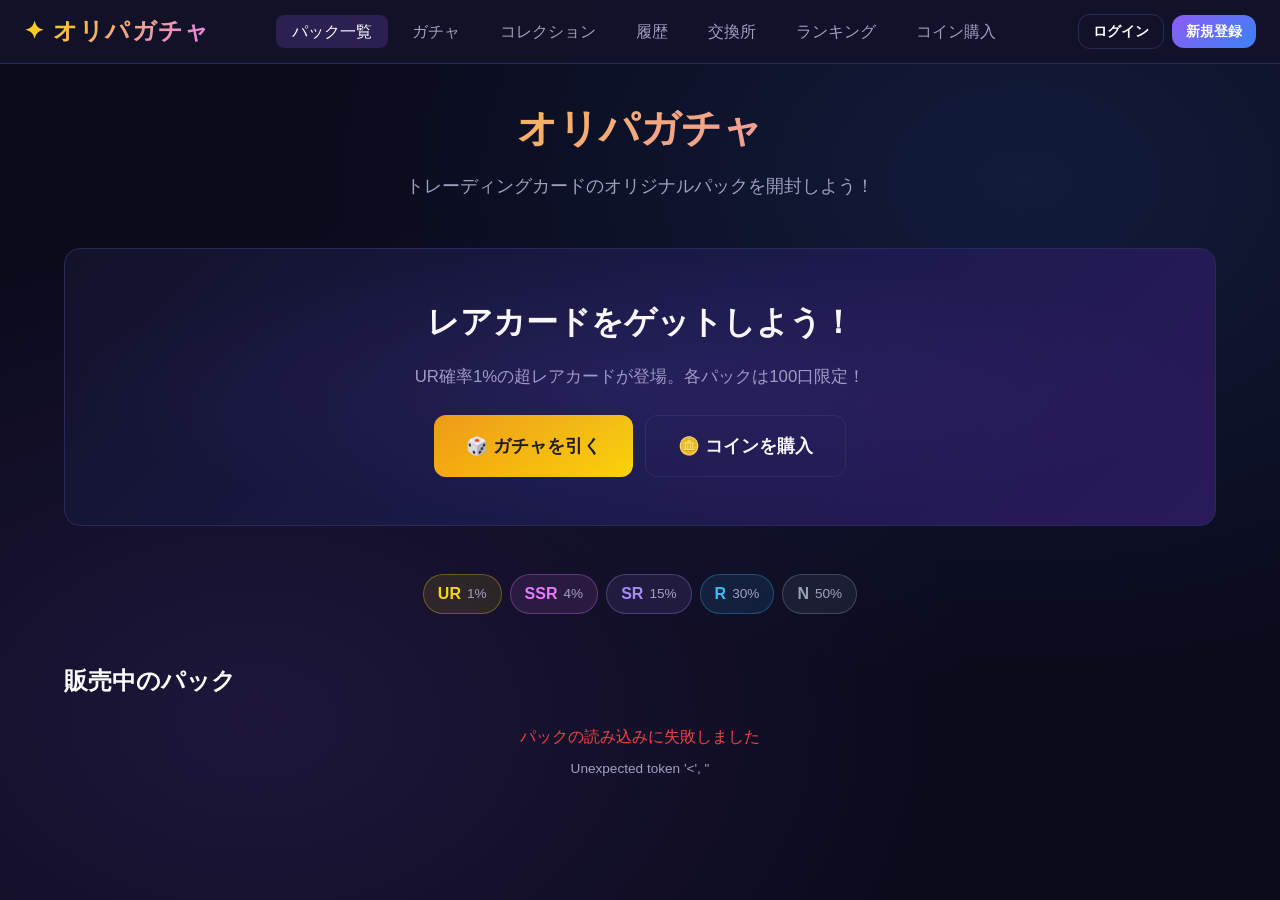
==== frontend/index.html @ 7ffd323f "Add collection, admin, exchange, ranking, history, pity system, legal pages" ====
<!DOCTYPE html>
<html lang="ja">
<head>
  <meta charset="UTF-8">
  <meta name="viewport" content="width=device-width, initial-scale=1.0">
  <title>オリパガチャ - パック一覧</title>
  <link rel="stylesheet" href="/frontend/css/style.css">
</head>
<body>
  <!-- ナビゲーションバー -->
  <nav class="navbar">
    <a href="/frontend/index.html" class="navbar-brand">✦ オリパガチャ</a>
    <ul class="navbar-nav">
      <li><a href="/frontend/index.html" class="active">パック一覧</a></li>
      <li><a href="/frontend/gacha.html">ガチャ</a></li>
      <li><a href="/frontend/collection.html">コレクション</a></li>
      <li><a href="/frontend/history.html">履歴</a></li>
      <li><a href="/frontend/exchange.html">交換所</a></li>
      <li><a href="/frontend/ranking.html">ランキング</a></li>
      <li><a href="/frontend/coins.html">コイン購入</a></li>
      <li id="nav-admin-link" class="hidden"><a href="/frontend/admin.html">管理</a></li>
    </ul>
    <div style="display: flex; align-items: center; gap: 12px;">
      <!-- コイン残高表示 -->
      <div class="coin-display hidden">
        <span id="coin-balance-display">0</span>コイン
      </div>
      <!-- ログイン/ログアウトボタンエリア -->
      <div id="nav-auth-area" style="display: flex; gap: 8px; align-items: center;"></div>
    </div>
  </nav>

  <div class="main-content">
    <!-- ページヘッダー -->
    <div class="page-header fade-in">
      <h1>オリパガチャ</h1>
      <p>トレーディングカードのオリジナルパックを開封しよう！</p>
    </div>

    <!-- ヒーローバナー -->
    <div style="
      background: linear-gradient(135deg, #12122a, #1a1a4a, #2a1a5a);
      border: 1px solid var(--border-color);
      border-radius: 16px;
      padding: 48px 32px;
      text-align: center;
      margin-bottom: 48px;
      position: relative;
      overflow: hidden;
    " class="fade-in">
      <div style="
        position: absolute; inset: 0;
        background: radial-gradient(ellipse at center, rgba(139, 92, 246, 0.1) 0%, transparent 70%);
        pointer-events: none;
      "></div>
      <h2 style="font-size: 2rem; font-weight: 800; margin-bottom: 16px;">
        レアカードをゲットしよう！
      </h2>
      <p style="color: var(--text-secondary); margin-bottom: 24px; font-size: 1.05rem;">
        UR確率1%の超レアカードが登場。各パックは100口限定！
      </p>
      <div style="display: flex; gap: 12px; justify-content: center; flex-wrap: wrap;">
        <a href="/frontend/gacha.html" class="btn btn-gold btn-lg">🎲 ガチャを引く</a>
        <a href="/frontend/coins.html" class="btn btn-outline btn-lg">🪙 コインを購入</a>
      </div>
    </div>

    <!-- レアリティ説明 -->
    <div style="
      display: flex; gap: 8px; justify-content: center; flex-wrap: wrap;
      margin-bottom: 48px;
    ">
      <div style="display: flex; align-items: center; gap: 6px; padding: 6px 14px;
                  background: rgba(255, 215, 0, 0.1); border: 1px solid rgba(255, 215, 0, 0.3);
                  border-radius: 20px;">
        <span style="color: var(--rarity-ur); font-weight: 800;">UR</span>
        <span style="color: var(--text-secondary); font-size: 0.85rem;">1%</span>
      </div>
      <div style="display: flex; align-items: center; gap: 6px; padding: 6px 14px;
                  background: rgba(232, 121, 249, 0.1); border: 1px solid rgba(232, 121, 249, 0.3);
                  border-radius: 20px;">
        <span style="color: var(--rarity-ssr); font-weight: 800;">SSR</span>
        <span style="color: var(--text-secondary); font-size: 0.85rem;">4%</span>
      </div>
      <div style="display: flex; align-items: center; gap: 6px; padding: 6px 14px;
                  background: rgba(167, 139, 250, 0.1); border: 1px solid rgba(167, 139, 250, 0.3);
                  border-radius: 20px;">
        <span style="color: var(--rarity-sr); font-weight: 800;">SR</span>
        <span style="color: var(--text-secondary); font-size: 0.85rem;">15%</span>
      </div>
      <div style="display: flex; align-items: center; gap: 6px; padding: 6px 14px;
                  background: rgba(56, 189, 248, 0.1); border: 1px solid rgba(56, 189, 248, 0.3);
                  border-radius: 20px;">
        <span style="color: var(--rarity-r); font-weight: 800;">R</span>
        <span style="color: var(--text-secondary); font-size: 0.85rem;">30%</span>
      </div>
      <div style="display: flex; align-items: center; gap: 6px; padding: 6px 14px;
                  background: rgba(148, 163, 184, 0.1); border: 1px solid rgba(148, 163, 184, 0.3);
                  border-radius: 20px;">
        <span style="color: var(--rarity-n); font-weight: 800;">N</span>
        <span style="color: var(--text-secondary); font-size: 0.85rem;">50%</span>
      </div>
    </div>

    <!-- パック一覧 -->
    <h2 style="font-size: 1.5rem; font-weight: 700; margin-bottom: 24px;">
      販売中のパック
    </h2>
    <div id="pack-grid" class="pack-grid">
      <!-- JSで動的に挿入 -->
      <div class="flex-center" style="grid-column: 1 / -1; padding: 60px;">
        <div class="spinner"></div>
      </div>
    </div>
  </div>

  <script src="/frontend/js/app.js"></script>
  <script>
    // パック一覧を取得して表示するインラインスクリプト
    document.addEventListener('DOMContentLoaded', async () => {
      const container = document.getElementById('pack-grid');

      try {
        const packs = await apiGet('/packs/');

        if (packs.length === 0) {
          container.innerHTML = '<p class="text-secondary text-center" style="grid-column: 1/-1;">現在販売中のパックはありません</p>';
          return;
        }

        const packEmojis = {
          'スタンダードパック': '🎴',
          'プレミアムパック': '💎',
          '限定コレクションパック': '🌟',
        };

        container.innerHTML = packs.map(pack => {
          const emoji = packEmojis[pack.name] || '🃏';
          const stockPercent = (pack.stock / pack.max_stock) * 100;
          const isLow = stockPercent < 20;

          return `
            <div class="pack-card fade-in" onclick="window.location.href='/frontend/gacha.html?pack=${pack.id}'"
                 style="cursor: pointer;">
              <div class="pack-image">
                <span>${emoji}</span>
                ${pack.stock === 0 ? '<span class="badge-soldout">SOLD OUT</span>' : ''}
              </div>
              <div class="pack-body">
                <h3 class="pack-name">${pack.name}</h3>
                <p class="pack-description">${pack.description || ''}</p>
                <div class="stock-bar">
                  <div class="stock-bar-label">
                    <span>残り在庫</span>
                    <span>${pack.stock} / ${pack.max_stock}口 ${isLow ? '⚠️ 残りわずか' : ''}</span>
                  </div>
                  <div class="stock-bar-track">
                    <div class="stock-bar-fill ${isLow ? 'low' : ''}"
                         style="width: ${stockPercent}%"></div>
                  </div>
                </div>
              </div>
              <div class="pack-footer">
                <span class="price-tag">🪙 ${pack.price_coins}コイン</span>
                ${pack.stock > 0
                  ? `<a href="/frontend/gacha.html?pack=${pack.id}" class="btn btn-primary">引いてみる</a>`
                  : `<button class="btn btn-outline" disabled>売り切れ</button>`
                }
              </div>
            </div>
          `;
        }).join('');

      } catch (err) {
        container.innerHTML = `
          <div style="grid-column: 1/-1; text-align: center; color: var(--error);">
            <p>パックの読み込みに失敗しました</p>
            <p style="font-size: 0.85rem; color: var(--text-secondary); margin-top: 8px;">${err.message}</p>
          </div>
        `;
      }
    });
  </script>
</body>
</html>
---- frontend/css/style.css ----
/* =============================================
   オリパガチャ メインCSS
   カード開封演出アニメーションを含む
   ============================================= */

/* ===== CSS変数 ===== */
:root {
  --bg-dark: #0a0a1a;
  --bg-card: #12122a;
  --bg-panel: #1a1a35;
  --accent-gold: #ffd700;
  --accent-silver: #c0c0c0;
  --accent-purple: #8b5cf6;
  --accent-blue: #3b82f6;
  --text-primary: #ffffff;
  --text-secondary: #a0a0c0;
  --border-color: #2a2a5a;
  --success: #22c55e;
  --error: #ef4444;
  --warning: #f59e0b;

  /* レアリティカラー */
  --rarity-ur: #ffd700;
  --rarity-ssr: #e879f9;
  --rarity-sr: #a78bfa;
  --rarity-r: #38bdf8;
  --rarity-n: #94a3b8;

  --radius: 12px;
  --transition: 0.3s ease;
}

/* ===== リセット・基本スタイル ===== */
* {
  margin: 0;
  padding: 0;
  box-sizing: border-box;
}

html, body {
  height: 100%;
}

body {
  font-family: 'Segoe UI', 'Helvetica Neue', Arial, 'Noto Sans JP', sans-serif;
  background-color: var(--bg-dark);
  color: var(--text-primary);
  line-height: 1.6;
  min-height: 100vh;
  /* 背景の星空エフェクト */
  background-image:
    radial-gradient(ellipse at 20% 80%, rgba(139, 92, 246, 0.15) 0%, transparent 50%),
    radial-gradient(ellipse at 80% 20%, rgba(59, 130, 246, 0.15) 0%, transparent 50%);
}

/* ===== ナビゲーションバー ===== */
.navbar {
  background: rgba(18, 18, 42, 0.95);
  backdrop-filter: blur(10px);
  border-bottom: 1px solid var(--border-color);
  padding: 0 24px;
  height: 64px;
  display: flex;
  align-items: center;
  justify-content: space-between;
  position: sticky;
  top: 0;
  z-index: 1000;
}

.navbar-brand {
  font-size: 1.5rem;
  font-weight: 800;
  background: linear-gradient(135deg, var(--accent-gold), var(--rarity-ssr));
  -webkit-background-clip: text;
  -webkit-text-fill-color: transparent;
  background-clip: text;
  text-decoration: none;
  letter-spacing: 0.05em;
}

.navbar-nav {
  display: flex;
  gap: 8px;
  align-items: center;
  list-style: none;
}

.navbar-nav a {
  color: var(--text-secondary);
  text-decoration: none;
  padding: 8px 16px;
  border-radius: 8px;
  transition: var(--transition);
  font-weight: 500;
}

.navbar-nav a:hover,
.navbar-nav a.active {
  color: var(--text-primary);
  background: rgba(139, 92, 246, 0.2);
}

/* コイン残高表示 */
.coin-display {
  display: flex;
  align-items: center;
  gap: 6px;
  background: rgba(255, 215, 0, 0.1);
  border: 1px solid rgba(255, 215, 0, 0.3);
  border-radius: 20px;
  padding: 6px 14px;
  font-weight: 700;
  color: var(--accent-gold);
  font-size: 0.9rem;
}

.coin-display::before {
  content: '🪙';
  font-size: 1rem;
}

/* ===== メインコンテンツ ===== */
.main-content {
  max-width: 1200px;
  margin: 0 auto;
  padding: 32px 24px;
}

/* ===== ページヘッダー ===== */
.page-header {
  text-align: center;
  margin-bottom: 48px;
}

.page-header h1 {
  font-size: 2.5rem;
  font-weight: 800;
  margin-bottom: 12px;
  background: linear-gradient(135deg, var(--accent-gold), var(--rarity-ssr));
  -webkit-background-clip: text;
  -webkit-text-fill-color: transparent;
  background-clip: text;
}

.page-header p {
  color: var(--text-secondary);
  font-size: 1.1rem;
}

/* ===== ボタン ===== */
.btn {
  display: inline-flex;
  align-items: center;
  justify-content: center;
  gap: 8px;
  padding: 12px 24px;
  border: none;
  border-radius: var(--radius);
  font-size: 1rem;
  font-weight: 600;
  cursor: pointer;
  transition: var(--transition);
  text-decoration: none;
  white-space: nowrap;
}

.btn-primary {
  background: linear-gradient(135deg, var(--accent-purple), var(--accent-blue));
  color: white;
}

.btn-primary:hover:not(:disabled) {
  transform: translateY(-2px);
  box-shadow: 0 8px 25px rgba(139, 92, 246, 0.4);
}

.btn-gold {
  background: linear-gradient(135deg, #f59e0b, var(--accent-gold));
  color: #1a1a00;
}

.btn-gold:hover:not(:disabled) {
  transform: translateY(-2px);
  box-shadow: 0 8px 25px rgba(255, 215, 0, 0.4);
}

.btn-outline {
  background: transparent;
  color: var(--text-primary);
  border: 1px solid var(--border-color);
}

.btn-outline:hover {
  border-color: var(--accent-purple);
  color: var(--accent-purple);
}

.btn-danger {
  background: var(--error);
  color: white;
}

.btn:disabled {
  opacity: 0.5;
  cursor: not-allowed;
  transform: none !important;
}

.btn-lg {
  padding: 16px 32px;
  font-size: 1.1rem;
}

/* ===== カード（UIカード） ===== */
.card {
  background: var(--bg-card);
  border: 1px solid var(--border-color);
  border-radius: var(--radius);
  padding: 24px;
  transition: var(--transition);
}

.card:hover {
  border-color: var(--accent-purple);
  transform: translateY(-4px);
  box-shadow: 0 12px 40px rgba(139, 92, 246, 0.2);
}

/* ===== パックグリッド ===== */
.pack-grid {
  display: grid;
  grid-template-columns: repeat(auto-fill, minmax(300px, 1fr));
  gap: 24px;
}

.pack-card {
  background: var(--bg-card);
  border: 1px solid var(--border-color);
  border-radius: var(--radius);
  overflow: hidden;
  transition: var(--transition);
  position: relative;
}

.pack-card:hover {
  transform: translateY(-6px);
  box-shadow: 0 20px 60px rgba(139, 92, 246, 0.3);
  border-color: var(--accent-purple);
}

/* パック画像エリア（画像がない場合のグラデーション背景） */
.pack-image {
  width: 100%;
  height: 200px;
  background: linear-gradient(135deg, #1a1a4a, #2a1a5a, #1a2a4a);
  display: flex;
  align-items: center;
  justify-content: center;
  font-size: 4rem;
  position: relative;
  overflow: hidden;
}

.pack-image::before {
  content: '';
  position: absolute;
  top: -50%;
  left: -50%;
  width: 200%;
  height: 200%;
  background: conic-gradient(from 0deg, transparent 0%, rgba(139, 92, 246, 0.1) 25%, transparent 50%);
  animation: rotateBg 8s linear infinite;
}

@keyframes rotateBg {
  to { transform: rotate(360deg); }
}

.pack-body {
  padding: 20px;
}

.pack-name {
  font-size: 1.2rem;
  font-weight: 700;
  margin-bottom: 8px;
}

.pack-description {
  color: var(--text-secondary);
  font-size: 0.9rem;
  margin-bottom: 16px;
  line-height: 1.5;
}

.pack-footer {
  display: flex;
  align-items: center;
  justify-content: space-between;
  padding: 16px 20px;
  border-top: 1px solid var(--border-color);
  background: rgba(0, 0, 0, 0.2);
}

/* 在庫バー */
.stock-bar {
  margin: 12px 0;
}

.stock-bar-label {
  display: flex;
  justify-content: space-between;
  font-size: 0.8rem;
  color: var(--text-secondary);
  margin-bottom: 6px;
}

.stock-bar-track {
  height: 6px;
  background: rgba(255,255,255,0.1);
  border-radius: 3px;
  overflow: hidden;
}

.stock-bar-fill {
  height: 100%;
  background: linear-gradient(90deg, var(--accent-purple), var(--accent-blue));
  border-radius: 3px;
  transition: width 0.5s ease;
}

.stock-bar-fill.low {
  background: linear-gradient(90deg, var(--warning), var(--error));
}

/* 売り切れバッジ */
.badge-soldout {
  position: absolute;
  top: 16px;
  right: 16px;
  background: var(--error);
  color: white;
  padding: 4px 12px;
  border-radius: 20px;
  font-size: 0.75rem;
  font-weight: 700;
  letter-spacing: 0.05em;
}

/* 価格表示 */
.price-tag {
  display: inline-flex;
  align-items: center;
  gap: 4px;
  font-size: 1.2rem;
  font-weight: 700;
  color: var(--accent-gold);
}

/* ===== フォーム ===== */
.form-group {
  margin-bottom: 20px;
}

.form-label {
  display: block;
  margin-bottom: 8px;
  font-weight: 500;
  color: var(--text-secondary);
  font-size: 0.9rem;
}

.form-input {
  width: 100%;
  padding: 12px 16px;
  background: rgba(255,255,255,0.05);
  border: 1px solid var(--border-color);
  border-radius: 8px;
  color: var(--text-primary);
  font-size: 1rem;
  transition: var(--transition);
}

.form-input:focus {
  outline: none;
  border-color: var(--accent-purple);
  background: rgba(139, 92, 246, 0.05);
  box-shadow: 0 0 0 3px rgba(139, 92, 246, 0.1);
}

/* ===== アラート ===== */
.alert {
  padding: 12px 16px;
  border-radius: 8px;
  margin-bottom: 16px;
  font-size: 0.9rem;
  display: none;
}

.alert.show {
  display: block;
}

.alert-success {
  background: rgba(34, 197, 94, 0.1);
  border: 1px solid rgba(34, 197, 94, 0.3);
  color: var(--success);
}

.alert-error {
  background: rgba(239, 68, 68, 0.1);
  border: 1px solid rgba(239, 68, 68, 0.3);
  color: var(--error);
}

/* ===== ローディングスピナー ===== */
.spinner {
  width: 40px;
  height: 40px;
  border: 3px solid rgba(139, 92, 246, 0.2);
  border-top-color: var(--accent-purple);
  border-radius: 50%;
  animation: spin 0.8s linear infinite;
  margin: 0 auto;
}

@keyframes spin {
  to { transform: rotate(360deg); }
}

/* ===== 認証フォームコンテナ ===== */
.auth-container {
  max-width: 420px;
  margin: 60px auto;
  padding: 40px;
  background: var(--bg-panel);
  border: 1px solid var(--border-color);
  border-radius: 16px;
}

.auth-title {
  text-align: center;
  font-size: 1.8rem;
  font-weight: 800;
  margin-bottom: 32px;
  background: linear-gradient(135deg, var(--accent-gold), var(--rarity-ssr));
  -webkit-background-clip: text;
  -webkit-text-fill-color: transparent;
  background-clip: text;
}

.auth-switch {
  text-align: center;
  margin-top: 20px;
  color: var(--text-secondary);
  font-size: 0.9rem;
}

.auth-switch a {
  color: var(--accent-purple);
  text-decoration: none;
}

/* ===== タブ切り替え ===== */
.tabs {
  display: flex;
  border-bottom: 1px solid var(--border-color);
  margin-bottom: 24px;
  gap: 4px;
}

.tab-btn {
  flex: 1;
  padding: 10px;
  background: none;
  border: none;
  color: var(--text-secondary);
  font-size: 0.95rem;
  font-weight: 600;
  cursor: pointer;
  border-bottom: 2px solid transparent;
  transition: var(--transition);
}

.tab-btn.active {
  color: var(--accent-purple);
  border-bottom-color: var(--accent-purple);
}

/* ===== ガチャ開封エリア ===== */
.gacha-area {
  display: flex;
  flex-direction: column;
  align-items: center;
  gap: 40px;
  padding: 40px 0;
}

/* パック選択 */
.pack-selector {
  width: 100%;
  max-width: 800px;
}

/* ガチャボタンエリア */
.gacha-action {
  display: flex;
  flex-direction: column;
  align-items: center;
  gap: 16px;
}

/* =============================================
   カード開封アニメーション（メイン演出）
   ============================================= */

/* 開封ステージ（暗転エフェクト） */
.gacha-stage {
  position: fixed;
  inset: 0;
  background: rgba(0, 0, 0, 0.95);
  display: flex;
  align-items: center;
  justify-content: center;
  z-index: 9999;
  opacity: 0;
  pointer-events: none;
  transition: opacity 0.5s ease;
}

.gacha-stage.active {
  opacity: 1;
  pointer-events: all;
}

/* カード3D裏表フリップコンテナ */
.card-flip-container {
  perspective: 1200px;
  width: 280px;
  height: 400px;
  cursor: pointer;
  position: relative;
}

.card-flip-inner {
  width: 100%;
  height: 100%;
  position: relative;
  transform-style: preserve-3d;
  transition: transform 1s cubic-bezier(0.4, 0, 0.2, 1);
}

/* クリックでフリップ */
.card-flip-container.flipped .card-flip-inner {
  transform: rotateY(180deg);
}

/* カードの表・裏共通スタイル */
.card-face {
  position: absolute;
  inset: 0;
  backface-visibility: hidden;
  -webkit-backface-visibility: hidden;
  border-radius: 16px;
  display: flex;
  align-items: center;
  justify-content: center;
  overflow: hidden;
}

/* カード裏面（タップ前） */
.card-back {
  background: linear-gradient(135deg, #1a1a4a 0%, #2d1b5a 50%, #1a2a6c 100%);
  border: 2px solid rgba(139, 92, 246, 0.5);
  box-shadow: 0 0 30px rgba(139, 92, 246, 0.3), inset 0 0 60px rgba(139, 92, 246, 0.1);
}

/* 裏面の模様 */
.card-back::before {
  content: '✦';
  font-size: 5rem;
  color: rgba(139, 92, 246, 0.3);
  animation: pulse 2s ease-in-out infinite;
}

.card-back::after {
  content: '';
  position: absolute;
  inset: 10px;
  border: 1px solid rgba(139, 92, 246, 0.3);
  border-radius: 12px;
}

/* カード表面 */
.card-front {
  background: var(--bg-panel);
  border: 2px solid var(--border-color);
  transform: rotateY(180deg);
  flex-direction: column;
  padding: 20px;
  text-align: center;
}

/* カードイラスト部分 */
.card-art {
  width: 100%;
  height: 60%;
  background: linear-gradient(135deg, #1e1e4a, #2a1a5a);
  border-radius: 8px;
  display: flex;
  align-items: center;
  justify-content: center;
  font-size: 4rem;
  margin-bottom: 12px;
  position: relative;
  overflow: hidden;
}

.card-art img {
  width: 100%;
  height: 100%;
  object-fit: cover;
  border-radius: 8px;
}

.card-info {
  flex: 1;
  display: flex;
  flex-direction: column;
  justify-content: center;
  gap: 8px;
}

.card-name {
  font-size: 1.1rem;
  font-weight: 700;
}

/* レアリティバッジ */
.rarity-badge {
  display: inline-block;
  padding: 4px 12px;
  border-radius: 20px;
  font-size: 0.8rem;
  font-weight: 800;
  letter-spacing: 0.1em;
  text-transform: uppercase;
}

/* レアリティ別スタイル */
.rarity-UR .rarity-badge {
  background: linear-gradient(135deg, var(--rarity-ur), #ff8c00);
  color: #1a1a00;
}

.rarity-SSR .rarity-badge {
  background: linear-gradient(135deg, #c026d3, var(--rarity-ssr));
  color: white;
}

.rarity-SR .rarity-badge {
  background: linear-gradient(135deg, var(--accent-purple), #7c3aed);
  color: white;
}

.rarity-R .rarity-badge {
  background: linear-gradient(135deg, var(--accent-blue), #0284c7);
  color: white;
}

.rarity-N .rarity-badge {
  background: rgba(148, 163, 184, 0.2);
  color: var(--rarity-n);
  border: 1px solid var(--rarity-n);
}

/* ===== URエフェクト（金色に光る） ===== */
@keyframes urGlow {
  0%, 100% {
    box-shadow:
      0 0 20px rgba(255, 215, 0, 0.5),
      0 0 60px rgba(255, 215, 0, 0.3),
      0 0 100px rgba(255, 165, 0, 0.2);
  }
  50% {
    box-shadow:
      0 0 40px rgba(255, 215, 0, 0.8),
      0 0 80px rgba(255, 215, 0, 0.5),
      0 0 120px rgba(255, 165, 0, 0.4);
  }
}

@keyframes urShine {
  0% { transform: translateX(-100%) rotate(45deg); }
  100% { transform: translateX(300%) rotate(45deg); }
}

.rarity-UR.card-flip-container.flipped .card-front {
  border-color: var(--rarity-ur);
  animation: urGlow 2s ease-in-out infinite;
  background: linear-gradient(135deg, #1a1200, #2a2200, #1a1800);
}

.rarity-UR.card-flip-container.flipped .card-front::before {
  content: '';
  position: absolute;
  top: 0;
  left: -100%;
  width: 50%;
  height: 100%;
  background: linear-gradient(90deg, transparent, rgba(255, 215, 0, 0.3), transparent);
  animation: urShine 2s ease-in-out infinite 0.5s;
  pointer-events: none;
}

/* ===== SSRエフェクト（紫に光る） ===== */
@keyframes ssrGlow {
  0%, 100% {
    box-shadow:
      0 0 20px rgba(232, 121, 249, 0.5),
      0 0 50px rgba(232, 121, 249, 0.2);
  }
  50% {
    box-shadow:
      0 0 40px rgba(232, 121, 249, 0.8),
      0 0 80px rgba(232, 121, 249, 0.4);
  }
}

.rarity-SSR.card-flip-container.flipped .card-front {
  border-color: var(--rarity-ssr);
  animation: ssrGlow 2s ease-in-out infinite;
}

/* ===== SRエフェクト（青紫に光る） ===== */
@keyframes srGlow {
  0%, 100% { box-shadow: 0 0 20px rgba(167, 139, 250, 0.4); }
  50% { box-shadow: 0 0 40px rgba(167, 139, 250, 0.7); }
}

.rarity-SR.card-flip-container.flipped .card-front {
  border-color: var(--rarity-sr);
  animation: srGlow 2s ease-in-out infinite;
}

/* ===== キラキラパーティクル（UR/SSR用） ===== */
.particles-container {
  position: absolute;
  inset: -50px;
  pointer-events: none;
  overflow: visible;
}

.particle {
  position: absolute;
  width: 6px;
  height: 6px;
  border-radius: 50%;
  animation: float 3s ease-in-out infinite;
}

@keyframes float {
  0% {
    transform: translateY(0) rotate(0deg) scale(1);
    opacity: 1;
  }
  100% {
    transform: translateY(-200px) rotate(720deg) scale(0);
    opacity: 0;
  }
}

/* ===== ステージの光エフェクト ===== */
.stage-light {
  position: absolute;
  inset: 0;
  pointer-events: none;
  opacity: 0;
  transition: opacity 0.5s ease;
}

.gacha-stage.ur-glow .stage-light {
  background: radial-gradient(ellipse at center, rgba(255, 215, 0, 0.2) 0%, transparent 70%);
  opacity: 1;
}

.gacha-stage.ssr-glow .stage-light {
  background: radial-gradient(ellipse at center, rgba(232, 121, 249, 0.2) 0%, transparent 70%);
  opacity: 1;
}

/* クリックヒントテキスト */
.flip-hint {
  position: absolute;
  bottom: -60px;
  left: 50%;
  transform: translateX(-50%);
  color: rgba(255,255,255,0.6);
  font-size: 0.9rem;
  white-space: nowrap;
  animation: bounce 1s ease-in-out infinite;
}

@keyframes bounce {
  0%, 100% { transform: translateX(-50%) translateY(0); }
  50% { transform: translateX(-50%) translateY(-8px); }
}

/* 閉じるボタン */
.stage-close {
  position: absolute;
  top: 24px;
  right: 24px;
  background: rgba(255,255,255,0.1);
  border: 1px solid rgba(255,255,255,0.2);
  color: white;
  width: 40px;
  height: 40px;
  border-radius: 50%;
  font-size: 1.2rem;
  cursor: pointer;
  display: none;
  align-items: center;
  justify-content: center;
  transition: var(--transition);
}

.stage-close.show {
  display: flex;
}

.stage-close:hover {
  background: rgba(255,255,255,0.2);
}

/* ===== コイン購入カード ===== */
.coin-pack-grid {
  display: grid;
  grid-template-columns: repeat(auto-fill, minmax(250px, 1fr));
  gap: 20px;
  margin-bottom: 40px;
}

.coin-pack-card {
  background: var(--bg-panel);
  border: 2px solid var(--border-color);
  border-radius: var(--radius);
  padding: 24px;
  text-align: center;
  cursor: pointer;
  transition: var(--transition);
  position: relative;
}

.coin-pack-card:hover {
  border-color: var(--accent-gold);
  transform: translateY(-4px);
  box-shadow: 0 12px 30px rgba(255, 215, 0, 0.2);
}

.coin-pack-card.selected {
  border-color: var(--accent-gold);
  background: rgba(255, 215, 0, 0.05);
}

.coin-pack-card.selected::after {
  content: '✓';
  position: absolute;
  top: 12px;
  right: 12px;
  width: 24px;
  height: 24px;
  background: var(--accent-gold);
  color: #1a1a00;
  border-radius: 50%;
  display: flex;
  align-items: center;
  justify-content: center;
  font-size: 0.8rem;
  font-weight: 700;
}

.coin-amount {
  font-size: 2rem;
  font-weight: 800;
  color: var(--accent-gold);
  margin-bottom: 4px;
}

.coin-price {
  font-size: 1.1rem;
  color: var(--text-secondary);
  margin-bottom: 16px;
}

/* お得バッジ */
.value-badge {
  display: inline-block;
  background: linear-gradient(135deg, var(--error), #dc2626);
  color: white;
  padding: 2px 10px;
  border-radius: 20px;
  font-size: 0.75rem;
  font-weight: 700;
  margin-bottom: 12px;
}

/* ===== ガチャ履歴リスト ===== */
.history-list {
  display: flex;
  flex-direction: column;
  gap: 8px;
}

.history-item {
  display: flex;
  align-items: center;
  gap: 16px;
  padding: 12px 16px;
  background: var(--bg-panel);
  border: 1px solid var(--border-color);
  border-radius: 8px;
  transition: var(--transition);
}

.history-item:hover {
  border-color: var(--accent-purple);
}

.history-rarity-dot {
  width: 12px;
  height: 12px;
  border-radius: 50%;
  flex-shrink: 0;
}

.history-rarity-dot.UR { background: var(--rarity-ur); box-shadow: 0 0 8px var(--rarity-ur); }
.history-rarity-dot.SSR { background: var(--rarity-ssr); box-shadow: 0 0 8px var(--rarity-ssr); }
.history-rarity-dot.SR { background: var(--rarity-sr); box-shadow: 0 0 8px var(--rarity-sr); }
.history-rarity-dot.R { background: var(--rarity-r); }
.history-rarity-dot.N { background: var(--rarity-n); }

/* ===== レスポンシブデザイン ===== */
@media (max-width: 768px) {
  .navbar {
    padding: 0 16px;
  }

  .main-content {
    padding: 20px 16px;
  }

  .page-header h1 {
    font-size: 1.8rem;
  }

  .pack-grid {
    grid-template-columns: 1fr;
  }

  .coin-pack-grid {
    grid-template-columns: 1fr;
  }

  .card-flip-container {
    width: 240px;
    height: 340px;
  }
}

/* ===== ユーティリティ ===== */
.text-gold { color: var(--accent-gold); }
.text-secondary { color: var(--text-secondary); }
.text-center { text-align: center; }
.mt-8 { margin-top: 8px; }
.mt-16 { margin-top: 16px; }
.mt-24 { margin-top: 24px; }
.mt-32 { margin-top: 32px; }
.mb-16 { margin-bottom: 16px; }
.mb-24 { margin-bottom: 24px; }
.flex { display: flex; }
.flex-center { display: flex; align-items: center; justify-content: center; }
.gap-8 { gap: 8px; }
.gap-16 { gap: 16px; }
.hidden { display: none !important; }
.w-full { width: 100%; }

/* パルスアニメーション */
@keyframes pulse {
  0%, 100% { opacity: 0.3; transform: scale(1); }
  50% { opacity: 0.6; transform: scale(1.1); }
}

/* フェードイン */
@keyframes fadeIn {
  from { opacity: 0; transform: translateY(20px); }
  to { opacity: 1; transform: translateY(0); }
}

.fade-in {
  animation: fadeIn 0.5s ease forwards;
}

/* =============================================
   コレクション画面
   ============================================= */

.collection-grid {
  display: grid;
  grid-template-columns: repeat(auto-fill, minmax(160px, 1fr));
  gap: 16px;
}

.collection-card {
  background: var(--bg-card);
  border: 1px solid var(--border-color);
  border-radius: 12px;
  overflow: hidden;
  transition: var(--transition);
  display: flex;
  flex-direction: column;
}

.collection-card:hover {
  transform: translateY(-4px);
  box-shadow: 0 12px 30px rgba(139, 92, 246, 0.2);
}

.collection-card-art {
  width: 100%;
  aspect-ratio: 300 / 420;
  background: linear-gradient(135deg, #1a1a4a, #2a1a5a);
  display: flex;
  align-items: center;
  justify-content: center;
  font-size: 2.5rem;
  position: relative;
}

.card-count-badge {
  position: absolute;
  bottom: 6px;
  right: 6px;
  background: rgba(0,0,0,0.75);
  color: var(--accent-gold);
  font-size: 0.75rem;
  font-weight: 700;
  padding: 2px 6px;
  border-radius: 8px;
}

.collection-card-info {
  padding: 10px;
  display: flex;
  flex-direction: column;
  gap: 4px;
  flex: 1;
}

.collection-card-name {
  font-size: 0.85rem;
  font-weight: 700;
  line-height: 1.3;
}

.collection-card-pack {
  font-size: 0.75rem;
  color: var(--text-secondary);
}

/* レアリティ別ボーダー色 */
.collection-card.rarity-UR { border-color: rgba(255, 215, 0, 0.5); }
.collection-card.rarity-SSR { border-color: rgba(232, 121, 249, 0.4); }
.collection-card.rarity-SR { border-color: rgba(167, 139, 250, 0.4); }
.collection-card.rarity-R { border-color: rgba(56, 189, 248, 0.3); }
.collection-card.rarity-N { border-color: var(--border-color); }

/* フィルターボタン */
.collection-filter {
  display: flex;
  gap: 8px;
  flex-wrap: wrap;
  margin-bottom: 24px;
}

.filter-btn {
  padding: 8px 18px;
  background: transparent;
  border: 1px solid var(--border-color);
  border-radius: 20px;
  color: var(--text-secondary);
  font-size: 0.85rem;
  font-weight: 600;
  cursor: pointer;
  transition: var(--transition);
}

.filter-btn:hover,
.filter-btn.active {
  background: rgba(139, 92, 246, 0.15);
  border-color: var(--accent-purple);
  color: var(--text-primary);
}

/* コレクション統計 */
.collection-stats {
  background: var(--bg-panel);
  border: 1px solid var(--border-color);
  border-radius: var(--radius);
  padding: 16px 24px;
  margin-bottom: 24px;
}

.stats-row {
  display: flex;
  gap: 24px;
  flex-wrap: wrap;
  justify-content: center;
}

.stat-item {
  display: flex;
  flex-direction: column;
  align-items: center;
  gap: 4px;
}

.stat-label {
  font-size: 0.8rem;
  color: var(--text-secondary);
  font-weight: 600;
}

.stat-value {
  font-size: 1.5rem;
  font-weight: 800;
  color: var(--text-primary);
}

/* =============================================
   ガチャ履歴画面
   ============================================= */

.history-list {
  max-width: 800px;
  margin: 0 auto;
  display: flex;
  flex-direction: column;
  gap: 8px;
}

.history-card-img {
  width: 48px;
  height: 68px;
  object-fit: cover;
  border-radius: 6px;
  flex-shrink: 0;
}

/* =============================================
   管理画面
   ============================================= */

.admin-table-wrap {
  overflow-x: auto;
  background: var(--bg-panel);
  border: 1px solid var(--border-color);
  border-radius: var(--radius);
}

.admin-table {
  width: 100%;
  border-collapse: collapse;
  font-size: 0.9rem;
}

.admin-table th {
  background: rgba(139, 92, 246, 0.1);
  color: var(--text-secondary);
  padding: 12px 16px;
  text-align: left;
  font-weight: 600;
  white-space: nowrap;
  border-bottom: 1px solid var(--border-color);
}

.admin-table td {
  padding: 12px 16px;
  border-bottom: 1px solid rgba(42, 42, 90, 0.5);
  vertical-align: middle;
}

.admin-table tr:last-child td {
  border-bottom: none;
}

.admin-table tr:hover td {
  background: rgba(139, 92, 246, 0.05);
}

/* 管理者モーダル */
.admin-modal {
  position: fixed;
  inset: 0;
  background: rgba(0, 0, 0, 0.85);
  display: flex;
  align-items: center;
  justify-content: center;
  z-index: 9000;
  padding: 24px;
}

.admin-modal-inner {
  background: var(--bg-panel);
  border: 1px solid var(--border-color);
  border-radius: var(--radius);
  padding: 28px;
  width: 100%;
  max-width: 420px;
  max-height: 90vh;
  overflow-y: auto;
}

.badge-admin {
  background: rgba(139, 92, 246, 0.2);
  color: var(--accent-purple);
  border: 1px solid var(--accent-purple);
  padding: 2px 8px;
  border-radius: 8px;
  font-size: 0.75rem;
  font-weight: 700;
}

.badge-active {
  background: rgba(34, 197, 94, 0.15);
  color: var(--success);
  border: 1px solid rgba(34, 197, 94, 0.4);
  padding: 2px 8px;
  border-radius: 8px;
  font-size: 0.75rem;
  font-weight: 700;
}

.badge-inactive {
  background: rgba(148, 163, 184, 0.1);
  color: var(--text-secondary);
  border: 1px solid var(--border-color);
  padding: 2px 8px;
  border-radius: 8px;
  font-size: 0.75rem;
  font-weight: 700;
}

/* =============================================
   ポイント交換所
   ============================================= */

.exchange-point-bar {
  background: var(--bg-panel);
  border: 1px solid var(--border-color);
  border-radius: var(--radius);
  padding: 16px 24px;
  margin-bottom: 24px;
  display: flex;
  align-items: center;
  gap: 12px;
  font-size: 1rem;
}

.exchange-point-value {
  font-size: 2rem;
  font-weight: 800;
  color: var(--accent-gold);
}

.exchange-rate-table {
  background: var(--bg-panel);
  border: 1px solid var(--border-color);
  border-radius: var(--radius);
  padding: 16px 24px;
  margin-bottom: 24px;
}

.rate-row {
  display: flex;
  gap: 16px;
  flex-wrap: wrap;
  align-items: center;
}

.rate-row span {
  font-weight: 700;
}

/* =============================================
   ランキング
   ============================================= */

.ranking-table {
  max-width: 600px;
  margin: 0 auto;
  display: flex;
  flex-direction: column;
  gap: 8px;
}

.ranking-row {
  display: flex;
  align-items: center;
  gap: 16px;
  padding: 16px 20px;
  background: var(--bg-panel);
  border: 1px solid var(--border-color);
  border-radius: var(--radius);
  transition: var(--transition);
}

.ranking-row:hover {
  border-color: var(--accent-purple);
}

.ranking-row-me {
  border-color: var(--accent-gold);
  background: rgba(255, 215, 0, 0.05);
}

.ranking-rank {
  font-size: 1.5rem;
  font-weight: 800;
  min-width: 48px;
  text-align: center;
}

.ranking-username {
  flex: 1;
  font-weight: 600;
}

.ranking-ur-count {
  font-size: 1rem;
  white-space: nowrap;
}

/* =============================================
   利用規約・特商法ページ
   ============================================= */

.legal-container {
  max-width: 800px;
  margin: 0 auto;
}

.legal-update {
  color: var(--text-secondary);
  font-size: 0.85rem;
  margin-bottom: 32px;
}

.legal-section {
  margin-bottom: 32px;
}

.legal-section h2 {
  font-size: 1.1rem;
  font-weight: 700;
  color: var(--accent-purple);
  margin-bottom: 12px;
  padding-bottom: 8px;
  border-bottom: 1px solid var(--border-color);
}

.legal-section p {
  color: var(--text-secondary);
  line-height: 1.8;
  margin-bottom: 8px;
}

.legal-section ul {
  padding-left: 24px;
  color: var(--text-secondary);
  line-height: 1.8;
}

.legal-table {
  width: 100%;
  border-collapse: collapse;
  font-size: 0.95rem;
}

.legal-table th {
  width: 200px;
  padding: 14px 16px;
  background: rgba(139, 92, 246, 0.08);
  color: var(--text-secondary);
  font-weight: 600;
  text-align: left;
  border-bottom: 1px solid var(--border-color);
  vertical-align: top;
  white-space: nowrap;
}

.legal-table td {
  padding: 14px 16px;
  border-bottom: 1px solid var(--border-color);
  color: var(--text-primary);
  line-height: 1.7;
}

/* =============================================
   レスポンシブ追加（新コンポーネント用）
   ============================================= */

@media (max-width: 768px) {
  .collection-grid {
    grid-template-columns: repeat(auto-fill, minmax(130px, 1fr));
    gap: 12px;
  }

  .stats-row {
    gap: 16px;
  }

  .ranking-row {
    padding: 12px 14px;
  }

  .legal-table th {
    width: 120px;
  }

  .admin-modal-inner {
    max-width: 100%;
  }

  .exchange-rate-table .rate-row {
    gap: 8px;
  }
}
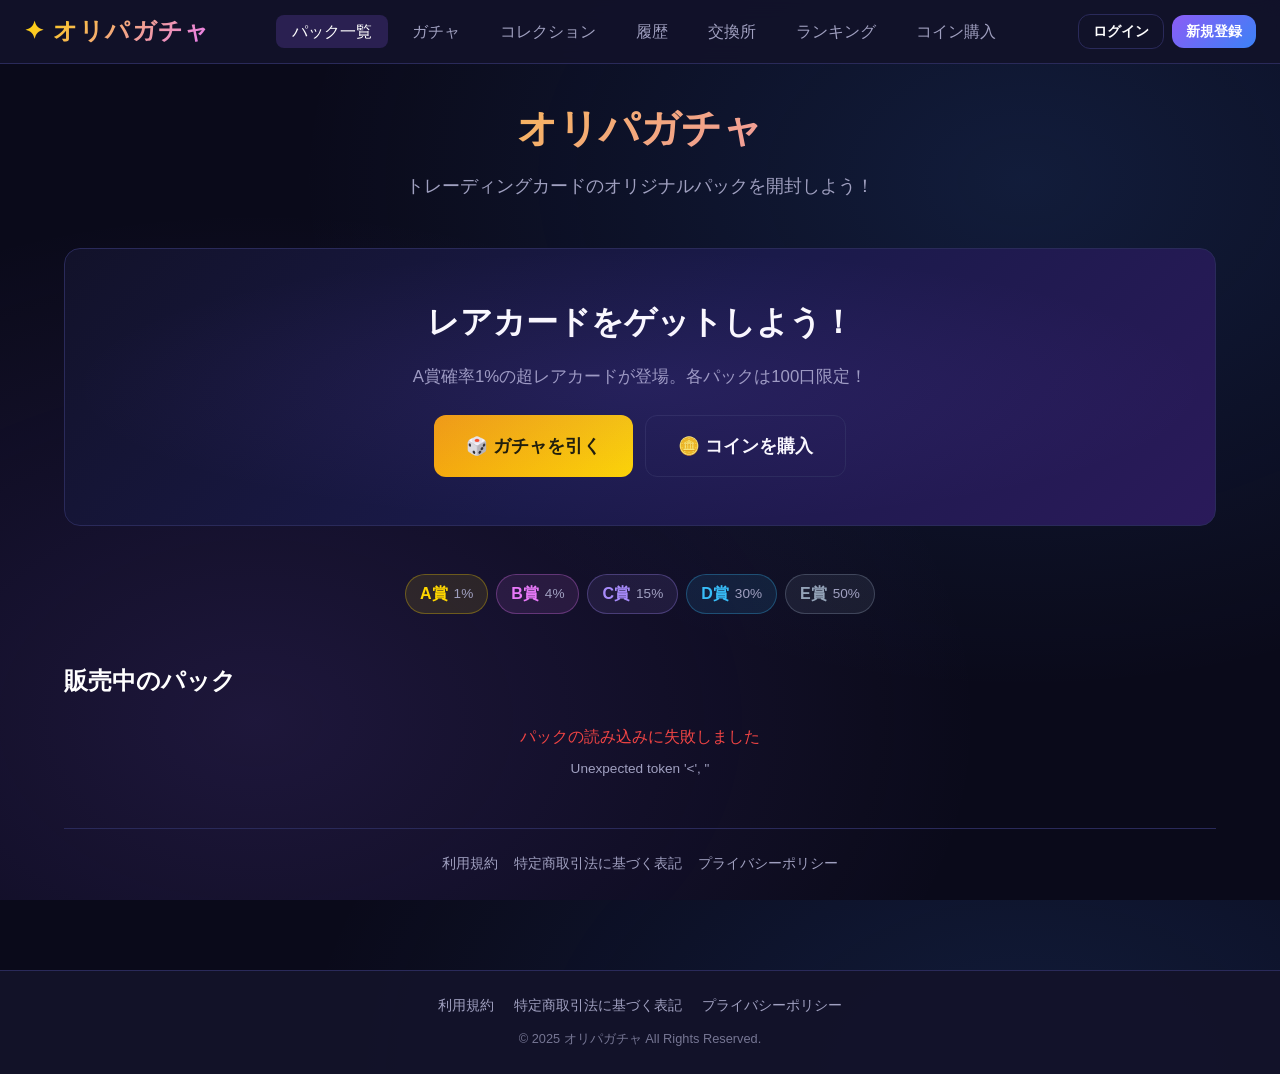
==== commit 34811974: "Update prize system, pack display, footer" ====
--- a/frontend/index.html
+++ b/frontend/index.html
@@ -57,7 +57,7 @@
         レアカードをゲットしよう！
       </h2>
       <p style="color: var(--text-secondary); margin-bottom: 24px; font-size: 1.05rem;">
-        UR確率1%の超レアカードが登場。各パックは100口限定！
+        A賞確率1%の超レアカードが登場。各パックは100口限定！
       </p>
       <div style="display: flex; gap: 12px; justify-content: center; flex-wrap: wrap;">
         <a href="/frontend/gacha.html" class="btn btn-gold btn-lg">🎲 ガチャを引く</a>
@@ -65,7 +65,7 @@
       </div>
     </div>
 
-    <!-- レアリティ説明 -->
+    <!-- 賞説明 -->
     <div style="
       display: flex; gap: 8px; justify-content: center; flex-wrap: wrap;
       margin-bottom: 48px;
@@ -73,31 +73,31 @@
       <div style="display: flex; align-items: center; gap: 6px; padding: 6px 14px;
                   background: rgba(255, 215, 0, 0.1); border: 1px solid rgba(255, 215, 0, 0.3);
                   border-radius: 20px;">
-        <span style="color: var(--rarity-ur); font-weight: 800;">UR</span>
+        <span style="color: var(--prize-a); font-weight: 800;">A賞</span>
         <span style="color: var(--text-secondary); font-size: 0.85rem;">1%</span>
       </div>
       <div style="display: flex; align-items: center; gap: 6px; padding: 6px 14px;
                   background: rgba(232, 121, 249, 0.1); border: 1px solid rgba(232, 121, 249, 0.3);
                   border-radius: 20px;">
-        <span style="color: var(--rarity-ssr); font-weight: 800;">SSR</span>
+        <span style="color: var(--prize-b); font-weight: 800;">B賞</span>
         <span style="color: var(--text-secondary); font-size: 0.85rem;">4%</span>
       </div>
       <div style="display: flex; align-items: center; gap: 6px; padding: 6px 14px;
                   background: rgba(167, 139, 250, 0.1); border: 1px solid rgba(167, 139, 250, 0.3);
                   border-radius: 20px;">
-        <span style="color: var(--rarity-sr); font-weight: 800;">SR</span>
+        <span style="color: var(--prize-c); font-weight: 800;">C賞</span>
         <span style="color: var(--text-secondary); font-size: 0.85rem;">15%</span>
       </div>
       <div style="display: flex; align-items: center; gap: 6px; padding: 6px 14px;
                   background: rgba(56, 189, 248, 0.1); border: 1px solid rgba(56, 189, 248, 0.3);
                   border-radius: 20px;">
-        <span style="color: var(--rarity-r); font-weight: 800;">R</span>
+        <span style="color: var(--prize-d); font-weight: 800;">D賞</span>
         <span style="color: var(--text-secondary); font-size: 0.85rem;">30%</span>
       </div>
       <div style="display: flex; align-items: center; gap: 6px; padding: 6px 14px;
                   background: rgba(148, 163, 184, 0.1); border: 1px solid rgba(148, 163, 184, 0.3);
                   border-radius: 20px;">
-        <span style="color: var(--rarity-n); font-weight: 800;">N</span>
+        <span style="color: var(--prize-e); font-weight: 800;">E賞</span>
         <span style="color: var(--text-secondary); font-size: 0.85rem;">50%</span>
       </div>
     </div>
@@ -112,7 +112,24 @@
         <div class="spinner"></div>
       </div>
     </div>
+
+    <!-- パック一覧下のリンクエリア -->
+    <div class="pack-footer-links">
+      <a href="/frontend/terms.html">利用規約</a>
+      <a href="/frontend/legal.html">特定商取引法に基づく表記</a>
+      <a href="/frontend/privacy.html">プライバシーポリシー</a>
+    </div>
   </div>
+
+  <!-- フッター（全ページ共通） -->
+  <footer class="site-footer">
+    <div class="footer-links">
+      <a href="/frontend/terms.html">利用規約</a>
+      <a href="/frontend/legal.html">特定商取引法に基づく表記</a>
+      <a href="/frontend/privacy.html">プライバシーポリシー</a>
+    </div>
+    <p class="footer-copy">&copy; 2025 オリパガチャ All Rights Reserved.</p>
+  </footer>
 
   <script src="/frontend/js/app.js"></script>
   <script>
@@ -120,6 +137,18 @@
     document.addEventListener('DOMContentLoaded', async () => {
       const container = document.getElementById('pack-grid');
 
+      // 賞ごとのカラーマッピング
+      const prizeColors = {
+        'A賞': '#ffd700',
+        'B賞': '#e879f9',
+        'C賞': '#a78bfa',
+        'D賞': '#38bdf8',
+        'E賞': '#94a3b8',
+      };
+
+      // 賞の表示順
+      const prizeOrder = ['A賞', 'B賞', 'C賞', 'D賞', 'E賞'];
+
       try {
         const packs = await apiGet('/packs/');
 
@@ -128,22 +157,24 @@
           return;
         }
 
-        const packEmojis = {
-          'スタンダードパック': '🎴',
-          'プレミアムパック': '💎',
-          '限定コレクションパック': '🌟',
-        };
-
         container.innerHTML = packs.map(pack => {
-          const emoji = packEmojis[pack.name] || '🃏';
           const stockPercent = (pack.stock / pack.max_stock) * 100;
           const isLow = stockPercent < 20;
+
+          // パック画像エリア（image_urlがあれば画像表示、なければグラデーション背景）
+          const packImageHTML = pack.image_url
+            ? `<img src="${pack.image_url}" alt="${pack.name}"
+                   style="width: 100%; height: 100%; object-fit: cover;">`
+            : `<span style="font-size: 4rem;">${getPackEmoji(pack.name)}</span>`;
+
+          // 賞別カード画像プレビュー（各賞の代表カードを表示）
+          const prizePreviewHTML = buildPrizePreview(pack.cards || [], prizeColors, prizeOrder);
 
           return `
             <div class="pack-card fade-in" onclick="window.location.href='/frontend/gacha.html?pack=${pack.id}'"
                  style="cursor: pointer;">
               <div class="pack-image">
-                <span>${emoji}</span>
+                ${packImageHTML}
                 ${pack.stock === 0 ? '<span class="badge-soldout">SOLD OUT</span>' : ''}
               </div>
               <div class="pack-body">
@@ -160,6 +191,7 @@
                   </div>
                 </div>
               </div>
+              ${prizePreviewHTML}
               <div class="pack-footer">
                 <span class="price-tag">🪙 ${pack.price_coins}コイン</span>
                 ${pack.stock > 0
@@ -180,6 +212,54 @@
         `;
       }
     });
+
+    /**
+     * パック名から絵文字を返す
+     */
+    function getPackEmoji(name) {
+      if (name.includes('プレミアム')) return '💎';
+      if (name.includes('限定') || name.includes('コレクション')) return '🌟';
+      return '🎴';
+    }
+
+    /**
+     * 賞別カードプレビューHTMLを生成する
+     * @param {Array} cards - パックのカードリスト
+     * @param {Object} prizeColors - 賞ごとのカラーマップ
+     * @param {Array} prizeOrder - 賞の表示順
+     */
+    function buildPrizePreview(cards, prizeColors, prizeOrder) {
+      if (!cards || cards.length === 0) return '';
+
+      // 各賞の代表カード（最初の1枚）を取得
+      const prizeMap = {};
+      for (const card of cards) {
+        if (!prizeMap[card.rarity]) {
+          prizeMap[card.rarity] = card;
+        }
+      }
+
+      const items = prizeOrder.map(prize => {
+        const card = prizeMap[prize];
+        const color = prizeColors[prize] || '#666';
+        const imgHTML = card && card.image_url
+          ? `<img src="${card.image_url}" alt="${prize}" class="prize-preview-img"
+                  style="border-color: ${color};">`
+          : `<div class="prize-preview-placeholder"
+                  style="background: ${color}11; border-color: ${color}88;">
+               <span style="font-size: 0.9rem;">${prize[0]}</span>
+             </div>`;
+
+        return `
+          <div class="prize-preview-item">
+            ${imgHTML}
+            <span class="prize-preview-label" style="color: ${color};">${prize}</span>
+          </div>
+        `;
+      }).join('');
+
+      return `<div class="pack-prize-preview">${items}</div>`;
+    }
   </script>
 </body>
 </html>
--- a/frontend/css/style.css
+++ b/frontend/css/style.css
@@ -19,12 +19,18 @@
   --error: #ef4444;
   --warning: #f59e0b;
 
-  /* レアリティカラー */
-  --rarity-ur: #ffd700;
-  --rarity-ssr: #e879f9;
-  --rarity-sr: #a78bfa;
-  --rarity-r: #38bdf8;
-  --rarity-n: #94a3b8;
+  /* 賞カラー（A賞=金/B賞=ピンク/C賞=紫/D賞=水色/E賞=グレー） */
+  --rarity-ur: #ffd700;   /* A賞 */
+  --rarity-ssr: #e879f9;  /* B賞 */
+  --rarity-sr: #a78bfa;   /* C賞 */
+  --rarity-r: #38bdf8;    /* D賞 */
+  --rarity-n: #94a3b8;    /* E賞 */
+  /* 賞別エイリアス */
+  --prize-a: #ffd700;
+  --prize-b: #e879f9;
+  --prize-c: #a78bfa;
+  --prize-d: #38bdf8;
+  --prize-e: #94a3b8;
 
   --radius: 12px;
   --transition: 0.3s ease;
@@ -648,34 +654,34 @@
   text-transform: uppercase;
 }
 
-/* レアリティ別スタイル */
-.rarity-UR .rarity-badge {
+/* 賞別スタイル（A賞〜E賞） */
+.rarity-A賞 .rarity-badge, .rarity-UR .rarity-badge {
   background: linear-gradient(135deg, var(--rarity-ur), #ff8c00);
   color: #1a1a00;
 }
 
-.rarity-SSR .rarity-badge {
+.rarity-B賞 .rarity-badge, .rarity-SSR .rarity-badge {
   background: linear-gradient(135deg, #c026d3, var(--rarity-ssr));
   color: white;
 }
 
-.rarity-SR .rarity-badge {
+.rarity-C賞 .rarity-badge, .rarity-SR .rarity-badge {
   background: linear-gradient(135deg, var(--accent-purple), #7c3aed);
   color: white;
 }
 
-.rarity-R .rarity-badge {
+.rarity-D賞 .rarity-badge, .rarity-R .rarity-badge {
   background: linear-gradient(135deg, var(--accent-blue), #0284c7);
   color: white;
 }
 
-.rarity-N .rarity-badge {
+.rarity-E賞 .rarity-badge, .rarity-N .rarity-badge {
   background: rgba(148, 163, 184, 0.2);
   color: var(--rarity-n);
   border: 1px solid var(--rarity-n);
 }
 
-/* ===== URエフェクト（金色に光る） ===== */
+/* ===== A賞エフェクト（金色に光る・最大エフェクト） ===== */
 @keyframes urGlow {
   0%, 100% {
     box-shadow:
@@ -696,13 +702,15 @@
   100% { transform: translateX(300%) rotate(45deg); }
 }
 
-.rarity-UR.card-flip-container.flipped .card-front {
+.rarity-UR.card-flip-container.flipped .card-front,
+.rarity-A賞.card-flip-container.flipped .card-front {
   border-color: var(--rarity-ur);
   animation: urGlow 2s ease-in-out infinite;
   background: linear-gradient(135deg, #1a1200, #2a2200, #1a1800);
 }
 
-.rarity-UR.card-flip-container.flipped .card-front::before {
+.rarity-UR.card-flip-container.flipped .card-front::before,
+.rarity-A賞.card-flip-container.flipped .card-front::before {
   content: '';
   position: absolute;
   top: 0;
@@ -728,7 +736,8 @@
   }
 }
 
-.rarity-SSR.card-flip-container.flipped .card-front {
+.rarity-SSR.card-flip-container.flipped .card-front,
+.rarity-B賞.card-flip-container.flipped .card-front {
   border-color: var(--rarity-ssr);
   animation: ssrGlow 2s ease-in-out infinite;
 }
@@ -739,7 +748,8 @@
   50% { box-shadow: 0 0 40px rgba(167, 139, 250, 0.7); }
 }
 
-.rarity-SR.card-flip-container.flipped .card-front {
+.rarity-SR.card-flip-container.flipped .card-front,
+.rarity-C賞.card-flip-container.flipped .card-front {
   border-color: var(--rarity-sr);
   animation: srGlow 2s ease-in-out infinite;
 }
@@ -780,12 +790,14 @@
   transition: opacity 0.5s ease;
 }
 
-.gacha-stage.ur-glow .stage-light {
+.gacha-stage.ur-glow .stage-light,
+.gacha-stage.a-glow .stage-light {
   background: radial-gradient(ellipse at center, rgba(255, 215, 0, 0.2) 0%, transparent 70%);
   opacity: 1;
 }
 
-.gacha-stage.ssr-glow .stage-light {
+.gacha-stage.ssr-glow .stage-light,
+.gacha-stage.b-glow .stage-light {
   background: radial-gradient(ellipse at center, rgba(232, 121, 249, 0.2) 0%, transparent 70%);
   opacity: 1;
 }
@@ -935,11 +947,11 @@
   flex-shrink: 0;
 }
 
-.history-rarity-dot.UR { background: var(--rarity-ur); box-shadow: 0 0 8px var(--rarity-ur); }
-.history-rarity-dot.SSR { background: var(--rarity-ssr); box-shadow: 0 0 8px var(--rarity-ssr); }
-.history-rarity-dot.SR { background: var(--rarity-sr); box-shadow: 0 0 8px var(--rarity-sr); }
-.history-rarity-dot.R { background: var(--rarity-r); }
-.history-rarity-dot.N { background: var(--rarity-n); }
+.history-rarity-dot.UR, .history-rarity-dot.A賞 { background: var(--rarity-ur); box-shadow: 0 0 8px var(--rarity-ur); }
+.history-rarity-dot.SSR, .history-rarity-dot.B賞 { background: var(--rarity-ssr); box-shadow: 0 0 8px var(--rarity-ssr); }
+.history-rarity-dot.SR, .history-rarity-dot.C賞 { background: var(--rarity-sr); box-shadow: 0 0 8px var(--rarity-sr); }
+.history-rarity-dot.R, .history-rarity-dot.D賞 { background: var(--rarity-r); }
+.history-rarity-dot.N, .history-rarity-dot.E賞 { background: var(--rarity-n); }
 
 /* ===== レスポンシブデザイン ===== */
 @media (max-width: 768px) {
@@ -1069,12 +1081,161 @@
   color: var(--text-secondary);
 }
 
-/* レアリティ別ボーダー色 */
-.collection-card.rarity-UR { border-color: rgba(255, 215, 0, 0.5); }
-.collection-card.rarity-SSR { border-color: rgba(232, 121, 249, 0.4); }
-.collection-card.rarity-SR { border-color: rgba(167, 139, 250, 0.4); }
-.collection-card.rarity-R { border-color: rgba(56, 189, 248, 0.3); }
-.collection-card.rarity-N { border-color: var(--border-color); }
+/* 賞別ボーダー色（A賞〜E賞の新名称に対応） */
+.collection-card.rarity-A賞 { border-color: rgba(255, 215, 0, 0.5); }
+.collection-card.rarity-B賞 { border-color: rgba(232, 121, 249, 0.4); }
+.collection-card.rarity-C賞 { border-color: rgba(167, 139, 250, 0.4); }
+.collection-card.rarity-D賞 { border-color: rgba(56, 189, 248, 0.3); }
+.collection-card.rarity-E賞 { border-color: var(--border-color); }
+
+/* 履歴ドット（A賞〜E賞） */
+.history-rarity-dot.A賞 { background: var(--rarity-ur); box-shadow: 0 0 8px var(--rarity-ur); }
+.history-rarity-dot.B賞 { background: var(--rarity-ssr); box-shadow: 0 0 8px var(--rarity-ssr); }
+.history-rarity-dot.C賞 { background: var(--rarity-sr); box-shadow: 0 0 8px var(--rarity-sr); }
+.history-rarity-dot.D賞 { background: var(--rarity-r); }
+.history-rarity-dot.E賞 { background: var(--rarity-n); }
+
+/* ===== A賞エフェクト（金色・最大エフェクト） ===== */
+.rarity-A賞.card-flip-container.flipped .card-front {
+  border-color: var(--prize-a);
+  animation: urGlow 2s ease-in-out infinite;
+  background: linear-gradient(135deg, #1a1200, #2a2200, #1a1800);
+}
+
+.rarity-A賞.card-flip-container.flipped .card-front::before {
+  content: '';
+  position: absolute;
+  top: 0;
+  left: -100%;
+  width: 50%;
+  height: 100%;
+  background: linear-gradient(90deg, transparent, rgba(255, 215, 0, 0.3), transparent);
+  animation: urShine 2s ease-in-out infinite 0.5s;
+  pointer-events: none;
+}
+
+/* B賞エフェクト（紫に光る） */
+.rarity-B賞.card-flip-container.flipped .card-front {
+  border-color: var(--prize-b);
+  animation: ssrGlow 2s ease-in-out infinite;
+}
+
+/* C賞エフェクト（青紫に光る） */
+.rarity-C賞.card-flip-container.flipped .card-front {
+  border-color: var(--prize-c);
+  animation: srGlow 2s ease-in-out infinite;
+}
+
+/* ステージ光エフェクト（A賞・B賞） */
+.gacha-stage.a-glow .stage-light {
+  background: radial-gradient(ellipse at center, rgba(255, 215, 0, 0.25) 0%, transparent 70%);
+  opacity: 1;
+}
+
+.gacha-stage.b-glow .stage-light {
+  background: radial-gradient(ellipse at center, rgba(232, 121, 249, 0.2) 0%, transparent 70%);
+  opacity: 1;
+}
+
+/* ===== パックカードプレビュー（賞別カード画像） ===== */
+.pack-prize-preview {
+  display: flex;
+  gap: 6px;
+  flex-wrap: wrap;
+  padding: 0 20px 12px;
+  align-items: flex-end;
+}
+
+.prize-preview-item {
+  display: flex;
+  flex-direction: column;
+  align-items: center;
+  gap: 3px;
+  flex: 1;
+  min-width: 40px;
+  max-width: 64px;
+}
+
+.prize-preview-img {
+  width: 40px;
+  height: 56px;
+  object-fit: cover;
+  border-radius: 4px;
+  border: 1px solid var(--border-color);
+}
+
+.prize-preview-placeholder {
+  width: 40px;
+  height: 56px;
+  border-radius: 4px;
+  display: flex;
+  align-items: center;
+  justify-content: center;
+  font-size: 1.2rem;
+  border: 1px solid;
+}
+
+.prize-preview-label {
+  font-size: 0.65rem;
+  font-weight: 700;
+  white-space: nowrap;
+}
+
+/* ===== フッター ===== */
+.site-footer {
+  background: rgba(18, 18, 42, 0.95);
+  border-top: 1px solid var(--border-color);
+  padding: 24px;
+  text-align: center;
+  margin-top: 64px;
+}
+
+.footer-links {
+  display: flex;
+  gap: 20px;
+  justify-content: center;
+  flex-wrap: wrap;
+  margin-bottom: 12px;
+}
+
+.footer-links a {
+  color: var(--text-secondary);
+  text-decoration: none;
+  font-size: 0.85rem;
+  transition: var(--transition);
+}
+
+.footer-links a:hover {
+  color: var(--accent-purple);
+}
+
+.footer-copy {
+  color: var(--text-secondary);
+  font-size: 0.8rem;
+  opacity: 0.7;
+}
+
+/* パック一覧下のリンクエリア */
+.pack-footer-links {
+  display: flex;
+  gap: 16px;
+  justify-content: center;
+  flex-wrap: wrap;
+  margin-top: 48px;
+  padding-top: 24px;
+  border-top: 1px solid var(--border-color);
+}
+
+.pack-footer-links a {
+  color: var(--text-secondary);
+  text-decoration: none;
+  font-size: 0.85rem;
+  transition: var(--transition);
+}
+
+.pack-footer-links a:hover {
+  color: var(--accent-purple);
+}
 
 /* フィルターボタン */
 .collection-filter {
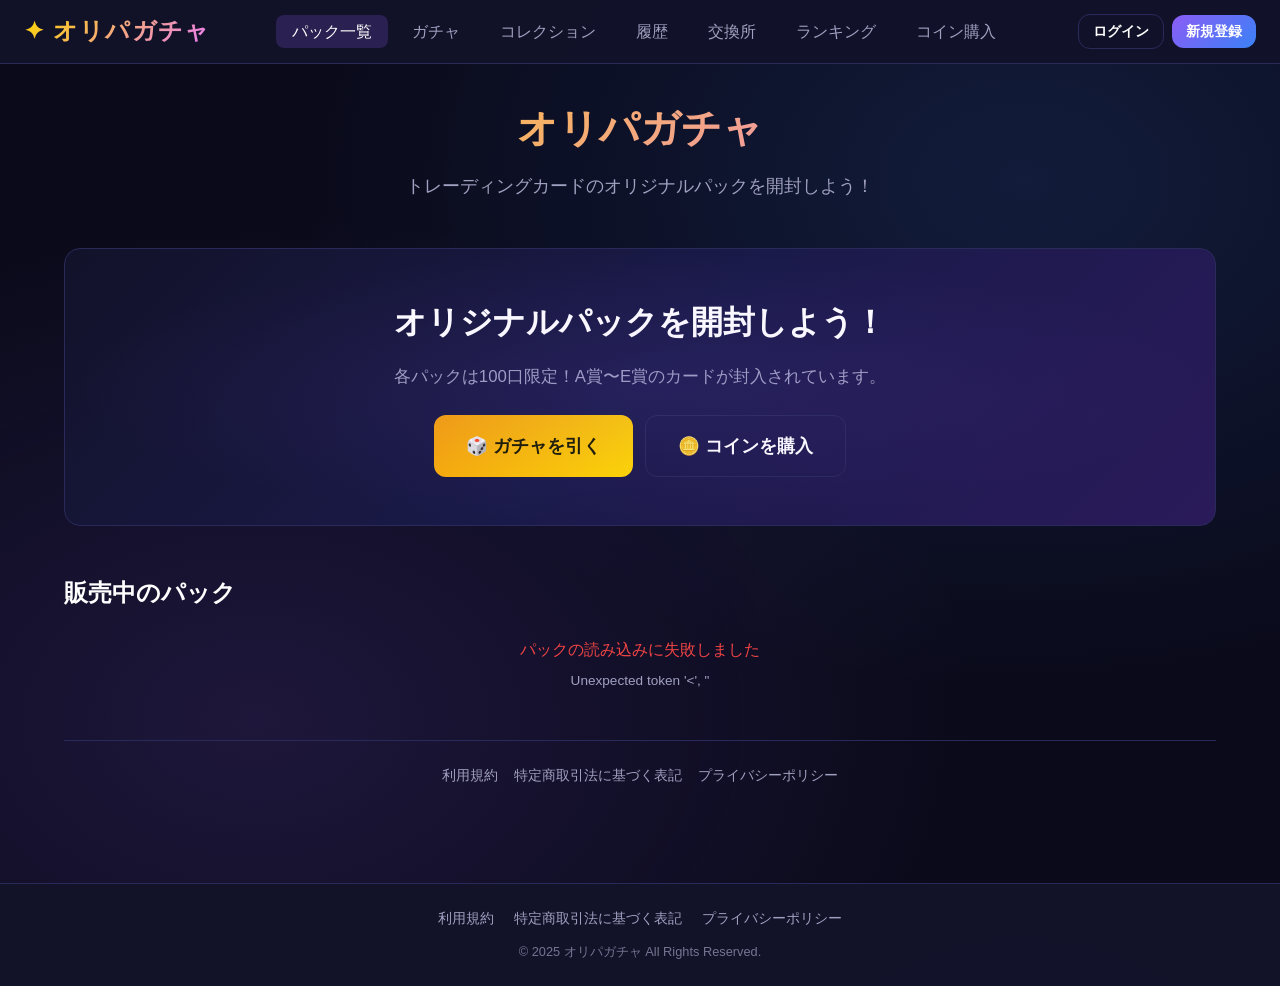
==== commit 33eaec0a: "Hide-probabilities-per-pack-probability-config" ====
--- a/frontend/index.html
+++ b/frontend/index.html
@@ -54,51 +54,14 @@
         pointer-events: none;
       "></div>
       <h2 style="font-size: 2rem; font-weight: 800; margin-bottom: 16px;">
-        レアカードをゲットしよう！
+        オリジナルパックを開封しよう！
       </h2>
       <p style="color: var(--text-secondary); margin-bottom: 24px; font-size: 1.05rem;">
-        A賞確率1%の超レアカードが登場。各パックは100口限定！
+        各パックは100口限定！A賞〜E賞のカードが封入されています。
       </p>
       <div style="display: flex; gap: 12px; justify-content: center; flex-wrap: wrap;">
         <a href="/frontend/gacha.html" class="btn btn-gold btn-lg">🎲 ガチャを引く</a>
         <a href="/frontend/coins.html" class="btn btn-outline btn-lg">🪙 コインを購入</a>
-      </div>
-    </div>
-
-    <!-- 賞説明 -->
-    <div style="
-      display: flex; gap: 8px; justify-content: center; flex-wrap: wrap;
-      margin-bottom: 48px;
-    ">
-      <div style="display: flex; align-items: center; gap: 6px; padding: 6px 14px;
-                  background: rgba(255, 215, 0, 0.1); border: 1px solid rgba(255, 215, 0, 0.3);
-                  border-radius: 20px;">
-        <span style="color: var(--prize-a); font-weight: 800;">A賞</span>
-        <span style="color: var(--text-secondary); font-size: 0.85rem;">1%</span>
-      </div>
-      <div style="display: flex; align-items: center; gap: 6px; padding: 6px 14px;
-                  background: rgba(232, 121, 249, 0.1); border: 1px solid rgba(232, 121, 249, 0.3);
-                  border-radius: 20px;">
-        <span style="color: var(--prize-b); font-weight: 800;">B賞</span>
-        <span style="color: var(--text-secondary); font-size: 0.85rem;">4%</span>
-      </div>
-      <div style="display: flex; align-items: center; gap: 6px; padding: 6px 14px;
-                  background: rgba(167, 139, 250, 0.1); border: 1px solid rgba(167, 139, 250, 0.3);
-                  border-radius: 20px;">
-        <span style="color: var(--prize-c); font-weight: 800;">C賞</span>
-        <span style="color: var(--text-secondary); font-size: 0.85rem;">15%</span>
-      </div>
-      <div style="display: flex; align-items: center; gap: 6px; padding: 6px 14px;
-                  background: rgba(56, 189, 248, 0.1); border: 1px solid rgba(56, 189, 248, 0.3);
-                  border-radius: 20px;">
-        <span style="color: var(--prize-d); font-weight: 800;">D賞</span>
-        <span style="color: var(--text-secondary); font-size: 0.85rem;">30%</span>
-      </div>
-      <div style="display: flex; align-items: center; gap: 6px; padding: 6px 14px;
-                  background: rgba(148, 163, 184, 0.1); border: 1px solid rgba(148, 163, 184, 0.3);
-                  border-radius: 20px;">
-        <span style="color: var(--prize-e); font-weight: 800;">E賞</span>
-        <span style="color: var(--text-secondary); font-size: 0.85rem;">50%</span>
       </div>
     </div>
 
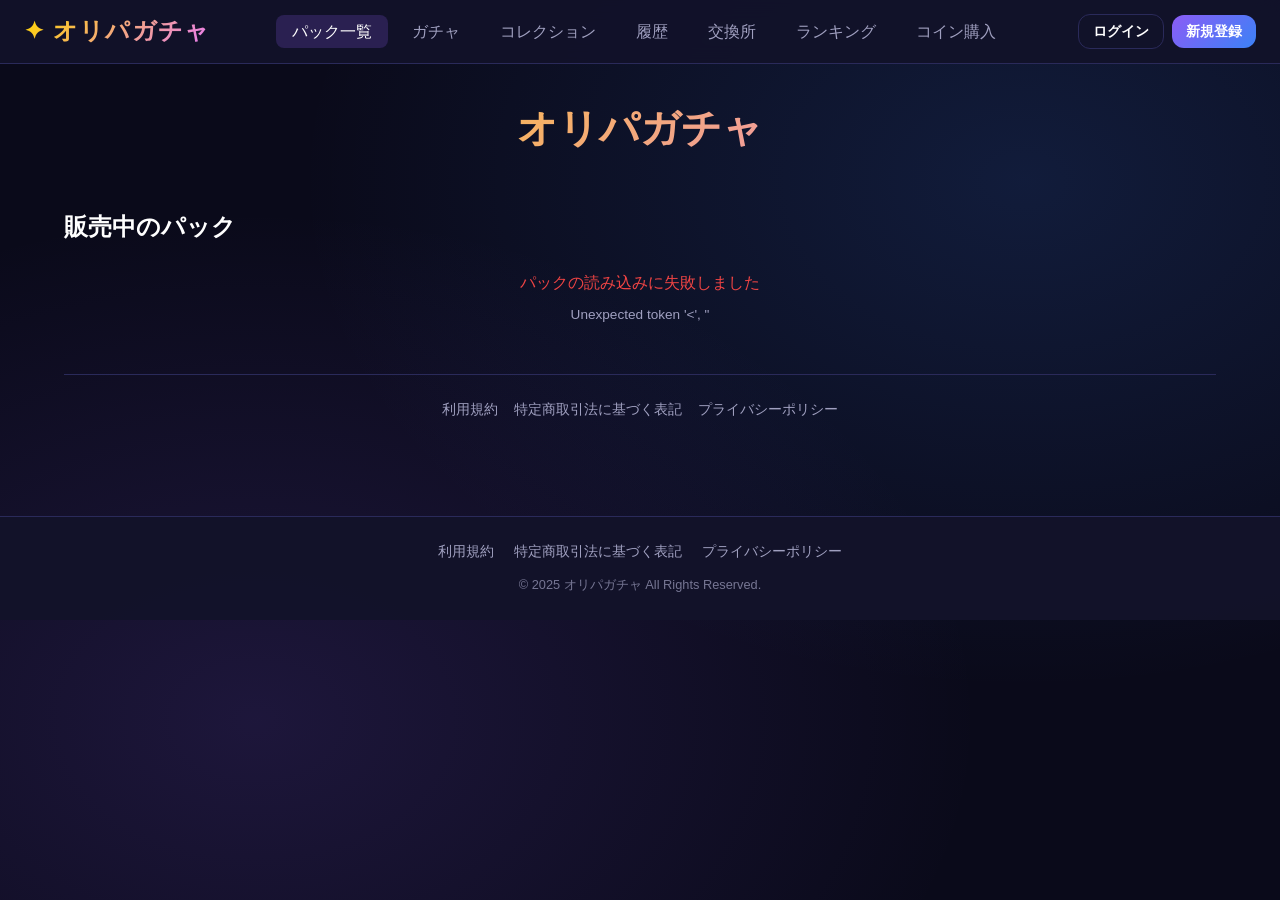
==== commit c5143f34: "Clean UI, fix session, mobile responsive" ====
--- a/frontend/index.html
+++ b/frontend/index.html
@@ -1,4 +1,4 @@
-<!DOCTYPE html>
+﻿<!DOCTYPE html>
 <html lang="ja">
 <head>
   <meta charset="UTF-8">
@@ -10,6 +10,11 @@
   <!-- ナビゲーションバー -->
   <nav class="navbar">
     <a href="/frontend/index.html" class="navbar-brand">✦ オリパガチャ</a>
+    <button class="hamburger" aria-label="メニューを開く" aria-expanded="false">
+      <span></span>
+      <span></span>
+      <span></span>
+    </button>
     <ul class="navbar-nav">
       <li><a href="/frontend/index.html" class="active">パック一覧</a></li>
       <li><a href="/frontend/gacha.html">ガチャ</a></li>
@@ -34,35 +39,6 @@
     <!-- ページヘッダー -->
     <div class="page-header fade-in">
       <h1>オリパガチャ</h1>
-      <p>トレーディングカードのオリジナルパックを開封しよう！</p>
-    </div>
-
-    <!-- ヒーローバナー -->
-    <div style="
-      background: linear-gradient(135deg, #12122a, #1a1a4a, #2a1a5a);
-      border: 1px solid var(--border-color);
-      border-radius: 16px;
-      padding: 48px 32px;
-      text-align: center;
-      margin-bottom: 48px;
-      position: relative;
-      overflow: hidden;
-    " class="fade-in">
-      <div style="
-        position: absolute; inset: 0;
-        background: radial-gradient(ellipse at center, rgba(139, 92, 246, 0.1) 0%, transparent 70%);
-        pointer-events: none;
-      "></div>
-      <h2 style="font-size: 2rem; font-weight: 800; margin-bottom: 16px;">
-        オリジナルパックを開封しよう！
-      </h2>
-      <p style="color: var(--text-secondary); margin-bottom: 24px; font-size: 1.05rem;">
-        各パックは100口限定！A賞〜E賞のカードが封入されています。
-      </p>
-      <div style="display: flex; gap: 12px; justify-content: center; flex-wrap: wrap;">
-        <a href="/frontend/gacha.html" class="btn btn-gold btn-lg">🎲 ガチャを引く</a>
-        <a href="/frontend/coins.html" class="btn btn-outline btn-lg">🪙 コインを購入</a>
-      </div>
     </div>
 
     <!-- パック一覧 -->
--- a/frontend/css/style.css
+++ b/frontend/css/style.css
@@ -953,31 +953,184 @@
 .history-rarity-dot.R, .history-rarity-dot.D賞 { background: var(--rarity-r); }
 .history-rarity-dot.N, .history-rarity-dot.E賞 { background: var(--rarity-n); }
 
+/* ===== ハンバーガーメニューボタン（スマホ専用） ===== */
+.hamburger {
+  display: none;
+  flex-direction: column;
+  gap: 5px;
+  background: none;
+  border: none;
+  cursor: pointer;
+  padding: 8px;
+  z-index: 1100;
+}
+
+.hamburger span {
+  display: block;
+  width: 24px;
+  height: 2px;
+  background: var(--text-primary);
+  border-radius: 2px;
+  transition: var(--transition);
+}
+
+/* ハンバーガーを×に変形するアニメーション */
+.hamburger.open span:nth-child(1) {
+  transform: translateY(7px) rotate(45deg);
+}
+.hamburger.open span:nth-child(2) {
+  opacity: 0;
+}
+.hamburger.open span:nth-child(3) {
+  transform: translateY(-7px) rotate(-45deg);
+}
+
 /* ===== レスポンシブデザイン ===== */
 @media (max-width: 768px) {
+  /* ナビバー：ハンバーガーメニューに変更 */
   .navbar {
     padding: 0 16px;
-  }
-
+    flex-wrap: wrap;
+    height: auto;
+    min-height: 56px;
+    position: relative;
+  }
+
+  .navbar-brand {
+    font-size: 1.2rem;
+    padding: 12px 0;
+  }
+
+  /* ハンバーガーボタン表示 */
+  .hamburger {
+    display: flex;
+  }
+
+  /* ナビリンク一覧：初期は非表示、open時にドロップダウン */
+  .navbar-nav {
+    display: none;
+    flex-direction: column;
+    width: 100%;
+    gap: 0;
+    background: rgba(18, 18, 42, 0.98);
+    border-top: 1px solid var(--border-color);
+    padding: 8px 0;
+    order: 99; /* ナビリンクを一番下に配置 */
+  }
+
+  .navbar-nav.open {
+    display: flex;
+  }
+
+  .navbar-nav li {
+    width: 100%;
+  }
+
+  .navbar-nav a {
+    display: block;
+    padding: 12px 20px;
+    font-size: 1rem;
+    border-radius: 0;
+    min-height: 44px; /* タップしやすい高さ */
+    display: flex;
+    align-items: center;
+  }
+
+  /* コイン残高・認証エリアも折りたたみ内に含める */
+  .navbar > div:last-child {
+    order: 2;
+  }
+
+  /* メインコンテンツ余白調整 */
   .main-content {
-    padding: 20px 16px;
-  }
-
+    padding: 16px 12px;
+  }
+
+  /* ページヘッダー文字サイズ調整 */
   .page-header h1 {
-    font-size: 1.8rem;
-  }
-
+    font-size: 1.6rem;
+  }
+
+  .page-header p {
+    font-size: 0.95rem;
+  }
+
+  /* パック一覧：スマホで1列 */
   .pack-grid {
     grid-template-columns: 1fr;
-  }
-
+    gap: 16px;
+  }
+
+  /* コイン購入カード：スマホで1列 */
   .coin-pack-grid {
     grid-template-columns: 1fr;
-  }
-
+    gap: 14px;
+  }
+
+  /* ガチャカードサイズ縮小 */
   .card-flip-container {
-    width: 240px;
-    height: 340px;
+    width: 200px;
+    height: 280px;
+  }
+
+  /* ボタン：タップしやすい最低44px高さ確保 */
+  .btn {
+    min-height: 44px;
+    font-size: 0.95rem;
+    padding: 10px 18px;
+  }
+
+  .btn-lg {
+    padding: 14px 24px;
+    font-size: 1rem;
+  }
+
+  /* フォーム入力欄：文字が小さくならないように */
+  .form-input {
+    font-size: 16px; /* iOSのズーム防止には16px以上が必要 */
+    min-height: 44px;
+  }
+
+  /* 認証コンテナ：スマホで余白縮小 */
+  .auth-container {
+    margin: 20px auto;
+    padding: 24px 20px;
+  }
+
+  /* カード画像がはみ出さないように */
+  .pack-image img,
+  .card-art img,
+  .prize-preview-img,
+  .history-card-img {
+    max-width: 100%;
+  }
+
+  /* パック画像エリアの高さを調整 */
+  .pack-image {
+    height: 160px;
+  }
+
+  /* テキスト最低14px確保 */
+  body {
+    font-size: 14px;
+  }
+
+  .pack-description {
+    font-size: 0.875rem; /* 14px */
+  }
+
+  .pack-name {
+    font-size: 1.1rem;
+  }
+
+  /* フッターリンク間隔縮小 */
+  .footer-links {
+    gap: 12px;
+  }
+
+  .footer-links a,
+  .pack-footer-links a {
+    font-size: 0.8rem;
   }
 }
 
@@ -1573,28 +1726,56 @@
    ============================================= */
 
 @media (max-width: 768px) {
+  /* コレクショングリッド */
   .collection-grid {
     grid-template-columns: repeat(auto-fill, minmax(130px, 1fr));
     gap: 12px;
   }
 
+  /* 統計行の間隔縮小 */
   .stats-row {
     gap: 16px;
   }
 
+  /* ランキング行の余白縮小 */
   .ranking-row {
     padding: 12px 14px;
   }
 
+  /* 特商法テーブルのth幅縮小 */
   .legal-table th {
-    width: 120px;
+    width: 100px;
+    font-size: 0.85rem;
+    padding: 10px 8px;
+    white-space: normal;
+  }
+
+  .legal-table td {
+    padding: 10px 8px;
+    font-size: 0.9rem;
+  }
+
+  /* 管理モーダル：スマホでフルスクリーンに近いサイズ */
+  .admin-modal {
+    padding: 8px;
   }
 
   .admin-modal-inner {
     max-width: 100%;
-  }
-
+    padding: 20px 16px;
+    max-height: 95vh;
+  }
+
+  /* 交換所レート表示 */
   .exchange-rate-table .rate-row {
     gap: 8px;
   }
-}
+
+  /* ガチャステージのモーダル：スマホで大きく表示 */
+  .gacha-stage .card-flip-container {
+    width: 85vw;
+    max-width: 280px;
+    height: calc(85vw * 1.43);
+    max-height: 400px;
+  }
+}
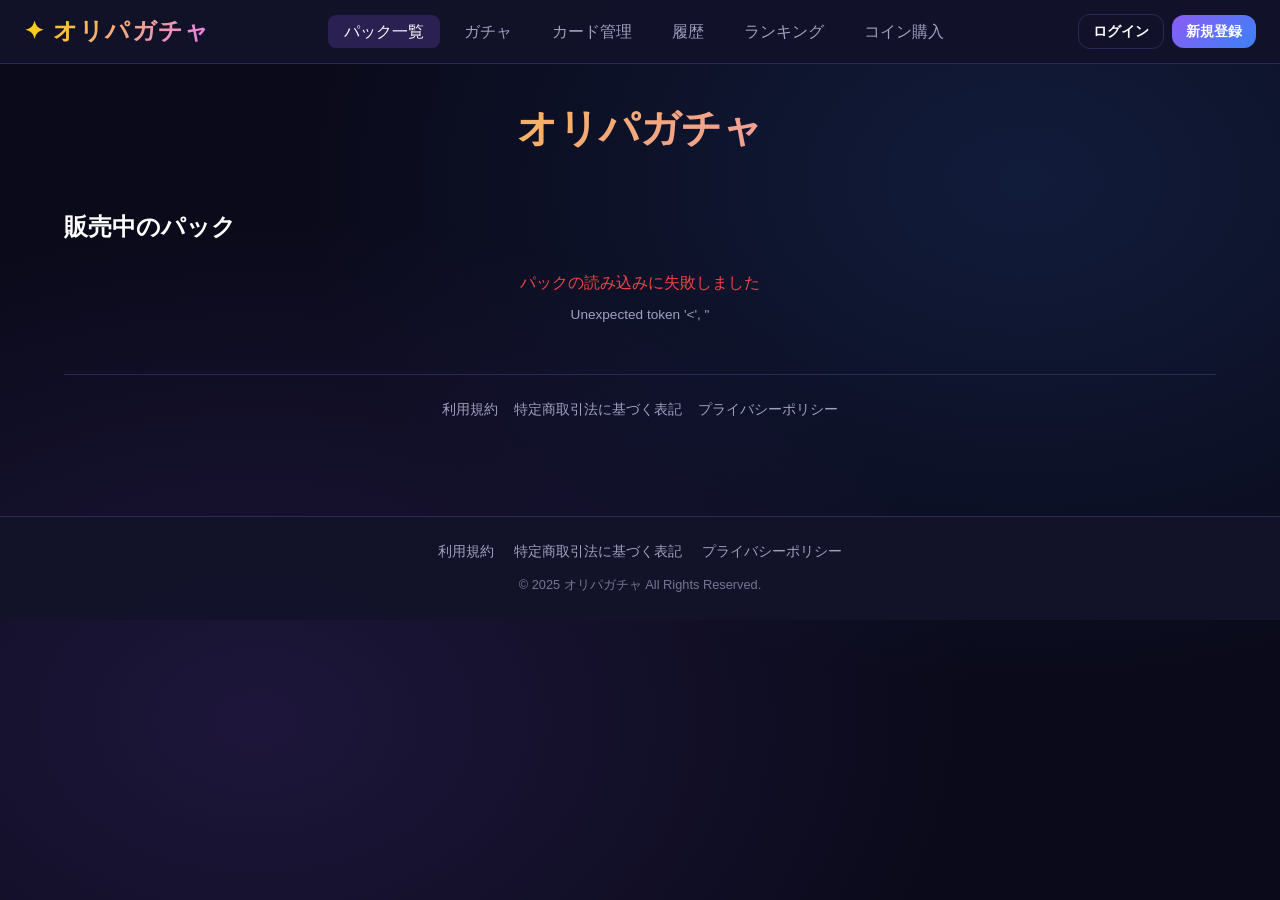
==== commit f79af987: "Add shipping request and coin conversion for cards" ====
--- a/frontend/index.html
+++ b/frontend/index.html
@@ -18,9 +18,9 @@
     <ul class="navbar-nav">
       <li><a href="/frontend/index.html" class="active">パック一覧</a></li>
       <li><a href="/frontend/gacha.html">ガチャ</a></li>
-      <li><a href="/frontend/collection.html">コレクション</a></li>
+      <li><a href="/frontend/collection.html">カード管理</a></li>
       <li><a href="/frontend/history.html">履歴</a></li>
-      <li><a href="/frontend/exchange.html">交換所</a></li>
+      <li style="display:none;"><a href="/frontend/exchange.html">交換所</a></li>
       <li><a href="/frontend/ranking.html">ランキング</a></li>
       <li><a href="/frontend/coins.html">コイン購入</a></li>
       <li id="nav-admin-link" class="hidden"><a href="/frontend/admin.html">管理</a></li>
@@ -108,6 +108,27 @@
 
           // 賞別カード画像プレビュー（各賞の代表カードを表示）
           const prizePreviewHTML = buildPrizePreview(pack.cards || [], prizeColors, prizeOrder);
+
+          // 直接ガチャボタンHTML（在庫あり時のみ表示）
+          const directBtnsHTML = pack.stock > 0 ? `
+            <div class="pack-direct-btns" style="display: flex; gap: 6px; padding: 0 12px 12px; flex-wrap: wrap;">
+              <button
+                class="btn btn-gold"
+                style="flex: 1; min-width: 70px; font-size: 0.85rem; padding: 8px 4px;"
+                onclick="directGacha(event, ${pack.id}, 1)"
+              >1回引く</button>
+              <button
+                class="btn btn-primary"
+                style="flex: 1; min-width: 70px; font-size: 0.85rem; padding: 8px 4px;"
+                onclick="directGacha(event, ${pack.id}, 10)"
+              >10回引く</button>
+              <button
+                class="btn btn-outline"
+                style="flex: 1; min-width: 70px; font-size: 0.85rem; padding: 8px 4px; border-color: var(--accent-gold); color: var(--accent-gold);"
+                onclick="directGacha(event, ${pack.id}, 100)"
+              >100回引く</button>
+            </div>
+          ` : '';
 
           return `
             <div class="pack-card fade-in" onclick="window.location.href='/frontend/gacha.html?pack=${pack.id}'"
@@ -131,10 +152,11 @@
                 </div>
               </div>
               ${prizePreviewHTML}
+              ${directBtnsHTML}
               <div class="pack-footer">
                 <span class="price-tag">🪙 ${pack.price_coins}コイン</span>
                 ${pack.stock > 0
-                  ? `<a href="/frontend/gacha.html?pack=${pack.id}" class="btn btn-primary">引いてみる</a>`
+                  ? `<a href="/frontend/gacha.html?pack=${pack.id}" class="btn btn-primary" onclick="event.stopPropagation()">詳細</a>`
                   : `<button class="btn btn-outline" disabled>売り切れ</button>`
                 }
               </div>
@@ -153,6 +175,28 @@
     });
 
     /**
+     * トップページから直接ガチャを引く
+     * 未ログインの場合はログインページへ遷移する
+     * @param {Event} e - クリックイベント（バブリング防止用）
+     * @param {number} packId - パックID
+     * @param {number} count - 引く枚数（1 / 10 / 100）
+     */
+    function directGacha(e, packId, count) {
+      // 親カードのonclickへのバブリングを防ぐ
+      e.stopPropagation();
+
+      // 未ログインならログインページへ遷移
+      if (!getToken()) {
+        window.location.href = '/frontend/login.html';
+        return;
+      }
+
+      // ガチャページにパックIDと引く枚数を付けて遷移
+      // gacha.html側でURLパラメータを読んでパック自動選択 + 即実行する
+      window.location.href = `/frontend/gacha.html?pack=${packId}&autocount=${count}`;
+    }
+
+    /**
      * パック名から絵文字を返す
      */
     function getPackEmoji(name) {
@@ -163,6 +207,7 @@
 
     /**
      * 賞別カードプレビューHTMLを生成する
+     * 各賞の全カードを横スクロールで表示する
      * @param {Array} cards - パックのカードリスト
      * @param {Object} prizeColors - 賞ごとのカラーマップ
      * @param {Array} prizeOrder - 賞の表示順
@@ -170,34 +215,46 @@
     function buildPrizePreview(cards, prizeColors, prizeOrder) {
       if (!cards || cards.length === 0) return '';
 
-      // 各賞の代表カード（最初の1枚）を取得
+      // 各賞のカードを全件グループ化（複数対応）
       const prizeMap = {};
+      prizeOrder.forEach(p => { prizeMap[p] = []; });
       for (const card of cards) {
-        if (!prizeMap[card.rarity]) {
-          prizeMap[card.rarity] = card;
-        }
+        if (prizeMap[card.rarity]) prizeMap[card.rarity].push(card);
       }
 
-      const items = prizeOrder.map(prize => {
-        const card = prizeMap[prize];
+      // 賞ごとのセクションを生成（カードがある賞のみ表示）
+      const sections = prizeOrder.map(prize => {
+        const prizeCards = prizeMap[prize];
         const color = prizeColors[prize] || '#666';
-        const imgHTML = card && card.image_url
-          ? `<img src="${card.image_url}" alt="${prize}" class="prize-preview-img"
-                  style="border-color: ${color};">`
+
+        // 各カードのサムネイルHTML
+        const cardImgs = prizeCards.map(card => {
+          return card.image_url
+            ? `<img src="${card.image_url}" alt="${card.name}" class="prize-preview-img"
+                    title="${card.name}" style="border-color: ${color};">`
+            : `<div class="prize-preview-placeholder"
+                    title="${card.name}" style="background: ${color}11; border-color: ${color}88;">
+                 <span style="font-size: 0.75rem;">${prize[0]}</span>
+               </div>`;
+        }).join('');
+
+        // カードが1枚もない賞はプレースホルダーを1つ表示
+        const displayHtml = prizeCards.length > 0
+          ? cardImgs
           : `<div class="prize-preview-placeholder"
-                  style="background: ${color}11; border-color: ${color}88;">
-               <span style="font-size: 0.9rem;">${prize[0]}</span>
+                  style="background: ${color}11; border-color: ${color}44; opacity:0.4;">
+               <span style="font-size: 0.75rem;">${prize[0]}</span>
              </div>`;
 
         return `
-          <div class="prize-preview-item">
-            ${imgHTML}
+          <div class="prize-preview-section">
             <span class="prize-preview-label" style="color: ${color};">${prize}</span>
+            <div class="prize-preview-imgs">${displayHtml}</div>
           </div>
         `;
       }).join('');
 
-      return `<div class="pack-prize-preview">${items}</div>`;
+      return `<div class="pack-prize-preview">${sections}</div>`;
     }
   </script>
 </body>
--- a/frontend/css/style.css
+++ b/frontend/css/style.css
@@ -1293,12 +1293,43 @@
 /* ===== パックカードプレビュー（賞別カード画像） ===== */
 .pack-prize-preview {
   display: flex;
+  flex-direction: column;
   gap: 6px;
-  flex-wrap: wrap;
-  padding: 0 20px 12px;
-  align-items: flex-end;
-}
-
+  padding: 0 16px 12px;
+}
+
+/* 賞1セクション（ラベル + 複数カード画像の横並び） */
+.prize-preview-section {
+  display: flex;
+  align-items: center;
+  gap: 6px;
+  overflow: hidden;
+}
+
+/* 賞ラベル（A賞など） */
+.prize-preview-label {
+  font-size: 0.7rem;
+  font-weight: 700;
+  white-space: nowrap;
+  min-width: 28px;
+}
+
+/* カード画像の横スクロールコンテナ */
+.prize-preview-imgs {
+  display: flex;
+  gap: 4px;
+  overflow-x: auto;
+  flex: 1;
+  padding-bottom: 2px;
+  /* スクロールバーを非表示 */
+  scrollbar-width: none;
+  -ms-overflow-style: none;
+}
+.prize-preview-imgs::-webkit-scrollbar {
+  display: none;
+}
+
+/* 旧スタイル（後方互換のため残す） */
 .prize-preview-item {
   display: flex;
   flex-direction: column;
@@ -1310,28 +1341,24 @@
 }
 
 .prize-preview-img {
-  width: 40px;
-  height: 56px;
+  width: 36px;
+  height: 50px;
   object-fit: cover;
   border-radius: 4px;
   border: 1px solid var(--border-color);
+  flex-shrink: 0;
 }
 
 .prize-preview-placeholder {
-  width: 40px;
-  height: 56px;
+  width: 36px;
+  height: 50px;
   border-radius: 4px;
   display: flex;
   align-items: center;
   justify-content: center;
-  font-size: 1.2rem;
+  font-size: 0.9rem;
   border: 1px solid;
-}
-
-.prize-preview-label {
-  font-size: 0.65rem;
-  font-weight: 700;
-  white-space: nowrap;
+  flex-shrink: 0;
 }
 
 /* ===== フッター ===== */
@@ -1657,8 +1684,114 @@
 }
 
 /* =============================================
-   利用規約・特商法ページ
+   まとめ引き演出（10回・100回）
    ============================================= */
+
+/* まとめ引きステージ全体 */
+.gacha-stage-multi,
+.gacha-stage-100 {
+  flex-direction: column;
+  gap: 0;
+  overflow-y: auto;
+  padding: 24px 16px;
+}
+
+/* まとめ引きヘッダー（タイトル + コスト表示） */
+.multi-stage-header {
+  display: flex;
+  flex-direction: column;
+  align-items: center;
+  gap: 4px;
+  margin-bottom: 20px;
+  text-align: center;
+}
+
+/* 10枚グリッド */
+.multi-cards-grid {
+  display: grid;
+  grid-template-columns: repeat(5, 1fr);
+  gap: 8px;
+  max-width: 700px;
+  width: 100%;
+  margin: 0 auto 16px;
+}
+
+/* 各カードスロット */
+.multi-card-slot {
+  display: flex;
+  align-items: center;
+  justify-content: center;
+}
+
+/* まとめ引きフッター（全部開くボタン等） */
+.multi-stage-footer {
+  display: flex;
+  align-items: center;
+  justify-content: center;
+  gap: 12px;
+  flex-wrap: wrap;
+  margin-top: 12px;
+}
+
+/* フリップヒント（まとめ引き用） */
+.flip-hint-multi {
+  color: rgba(255,255,255,0.6);
+  font-size: 0.85rem;
+  animation: bounce 1s ease-in-out infinite;
+}
+
+/* 100回引きステージ内コンテナ */
+.hundred-stage-inner {
+  display: flex;
+  flex-direction: column;
+  align-items: center;
+  width: 100%;
+  max-width: 480px;
+  margin: 0 auto;
+  gap: 0;
+}
+
+/* レアカード演出エリア */
+.rare-highlight-section {
+  width: 100%;
+  text-align: center;
+  padding: 16px;
+  background: rgba(255, 215, 0, 0.05);
+  border: 1px solid rgba(255, 215, 0, 0.2);
+  border-radius: 12px;
+  margin-bottom: 12px;
+}
+
+/* レアカード横並びコンテナ */
+.rare-cards-row {
+  display: flex;
+  gap: 10px;
+  justify-content: center;
+  flex-wrap: wrap;
+}
+
+/* モバイル: 10枚グリッドを2列に */
+@media (max-width: 600px) {
+  .multi-cards-grid {
+    grid-template-columns: repeat(2, 1fr);
+    gap: 6px;
+  }
+
+  .multi-cards-grid .card-flip-container {
+    width: 100%;
+    max-width: 140px;
+    height: 200px;
+  }
+
+  .hundred-stage-inner {
+    max-width: 100%;
+  }
+}
+
+/* =============================================
+   まとめ引き CSS END
+   ============================================= */
+
 
 .legal-container {
   max-width: 800px;
